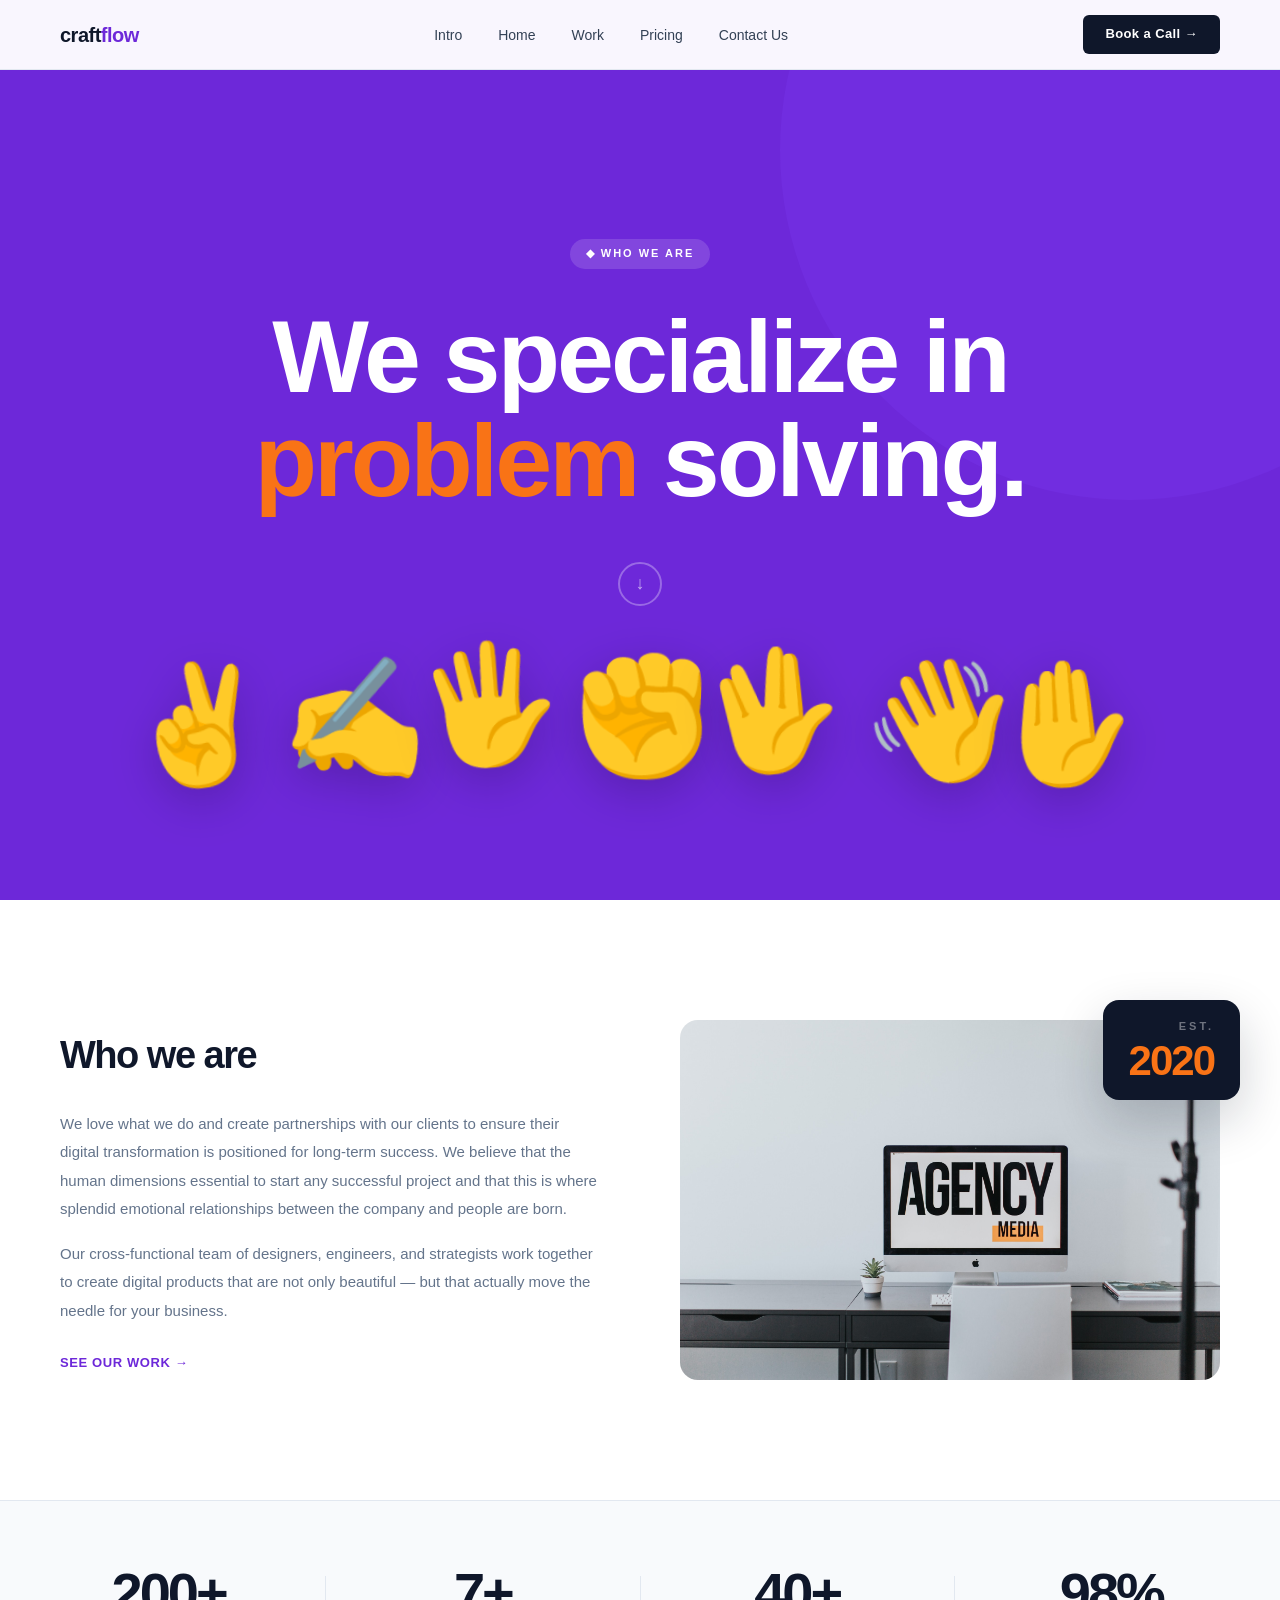
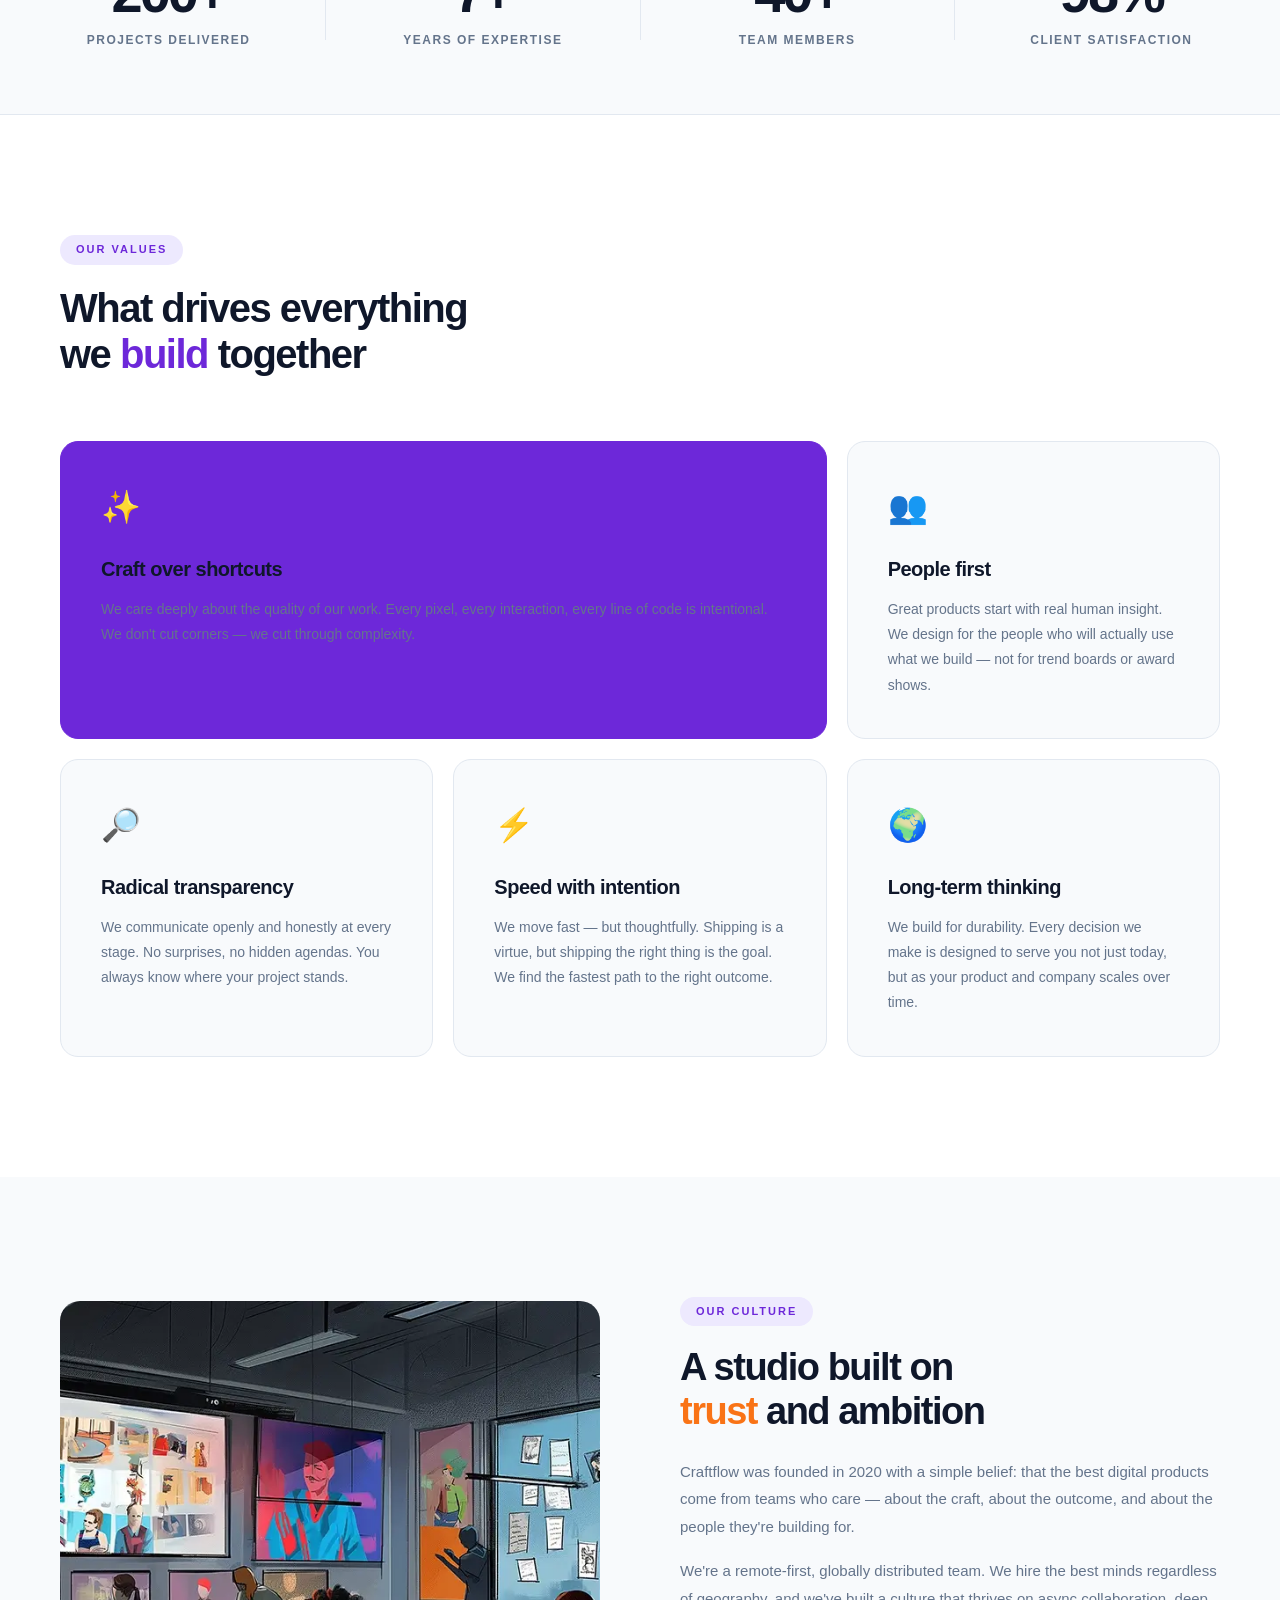
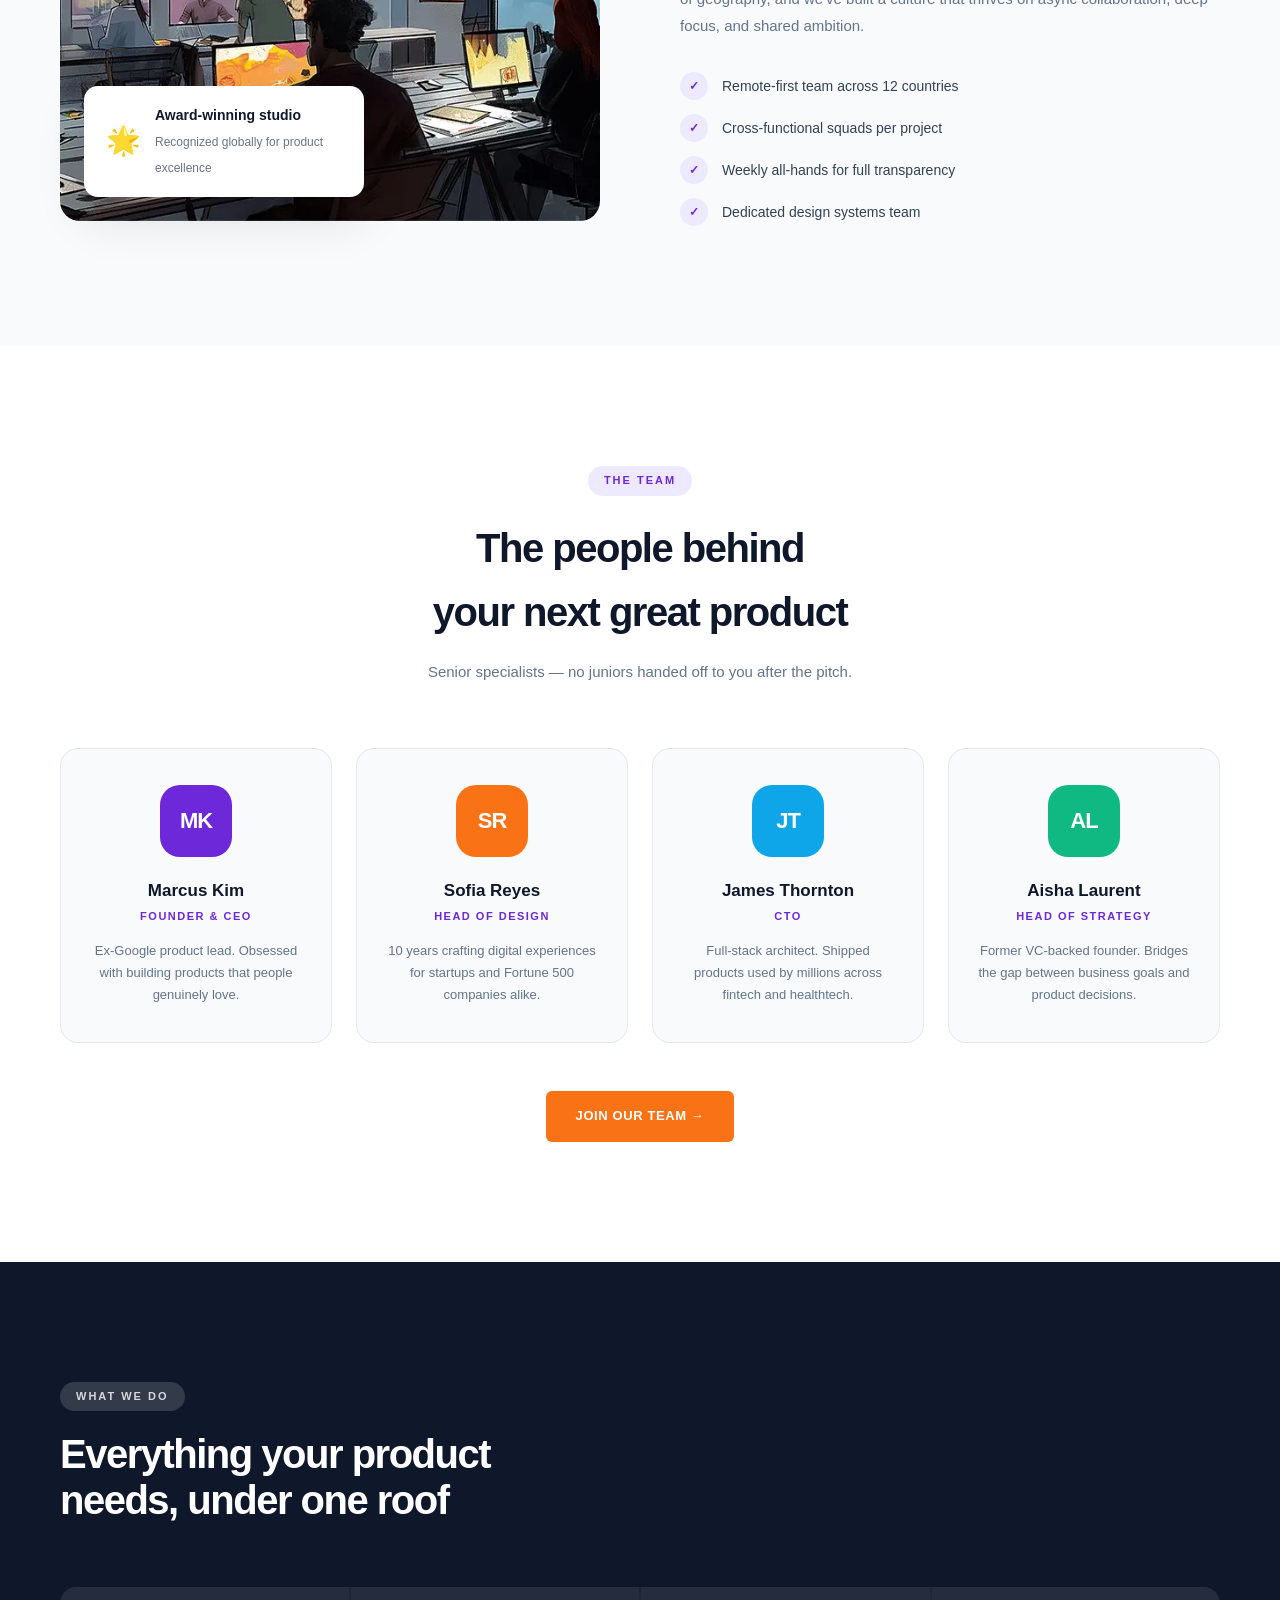
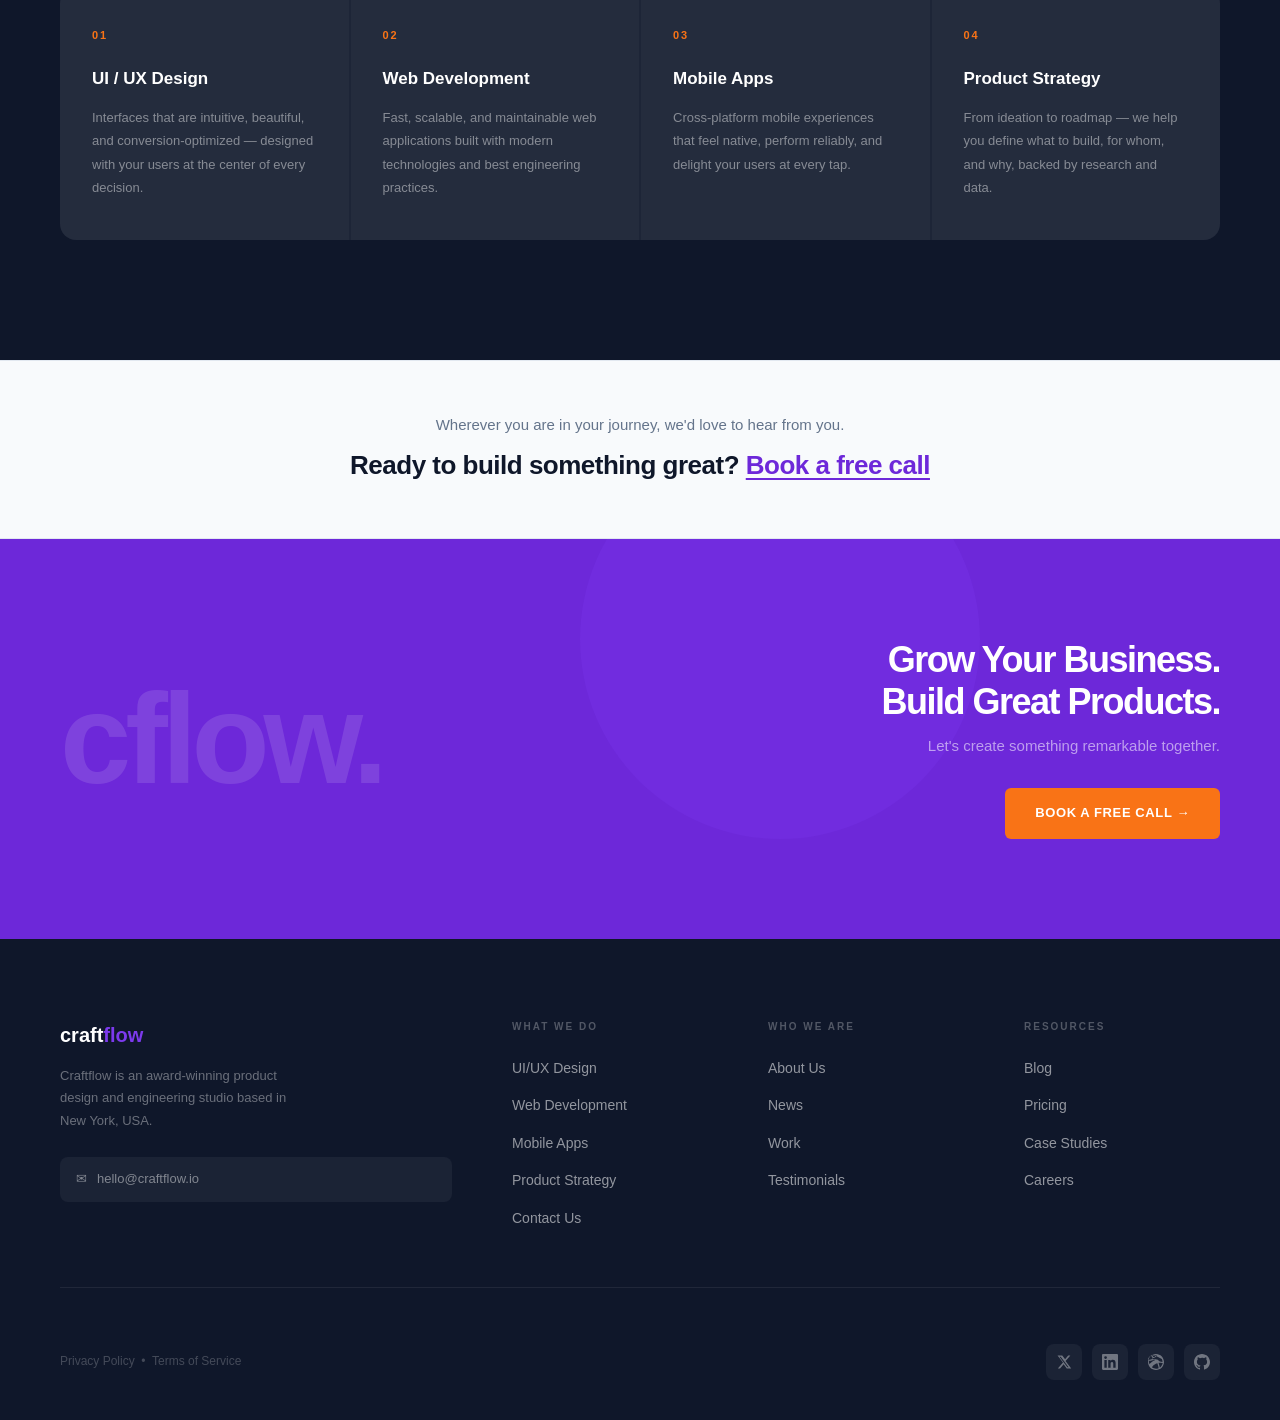
==== about.html @ b245d16a "About page added" ====
<!DOCTYPE html>
<html lang="en">
<head>
  <meta charset="UTF-8">
  <meta name="viewport" content="width=device-width, initial-scale=1.0">
  <title>About — Craftflow Digital Product Studio</title>
  <link rel="stylesheet" href="style.css">
  <link rel="stylesheet" href="about.css">
</head>
<body>

  <nav>
    <div class="nav-logo">craft<span>flow</span></div>
    <ul class="nav-links">
      <li><a href="index.html">Intro</a></li>
      <li><a href="index.html">Home</a></li>
      <li><a href="index.html#work">Work</a></li>
      <li><a href="index.html#pricing">Pricing</a></li>
      <li><a href="index.html#contact">Contact Us</a></li>
    </ul>
    <a href="#" class="nav-cta">Book a Call &rarr;</a>
  </nav>

  <!-- ── ABOUT HERO ── -->
  <section class="ab-hero">
    <div class="ab-hero-bg-blob"></div>
    <div class="ab-hero-content">
      <div class="hero-badge">&#9670; Who We Are</div>
      <h1>We specialize in<br><em>problem</em> solving.</h1>
      <div class="ab-scroll-hint">
        <div class="ab-scroll-icon">&#8595;</div>
      </div>
    </div>
    <div class="ab-hero-hands">
      <div class="ab-hand ab-hand-1">&#9996;</div>
      <div class="ab-hand ab-hand-2">&#9997;</div>
      <div class="ab-hand ab-hand-3">&#128400;</div>
      <div class="ab-hand ab-hand-4">&#9994;</div>
      <div class="ab-hand ab-hand-5">&#128406;</div>
      <div class="ab-hand ab-hand-6">&#128075;</div>
      <div class="ab-hand ab-hand-7">&#9995;</div>
    </div>
  </section>

  <!-- ── WHO WE ARE ── -->
  <section class="ab-who">
    <div class="ab-who-left">
      <h2>Who we are</h2>
      <p>We love what we do and create partnerships with our clients to ensure their digital transformation is positioned for long-term success. We believe that the human dimensions essential to start any successful project and that this is where splendid emotional relationships between the company and people are born.</p>
      <p>Our cross-functional team of designers, engineers, and strategists work together to create digital products that are not only beautiful — but that actually move the needle for your business.</p>
      <a href="#" class="link-arrow">See our work &rarr;</a>
    </div>
    <div class="ab-who-right">
      <div class="ab-est-badge">
        <span class="ab-est-label">EST.</span>
        <span class="ab-est-year">2020</span>
      </div>
      <img src="images/agency.jpg" alt="Craftflow studio" class="ab-who-photo">
    </div>
  </section>

  <!-- ── STATS BAR ── -->
  <div class="ab-stats-bar">
    <div class="ab-stat">
      <span class="ab-stat-num">200+</span>
      <span class="ab-stat-lbl">Projects Delivered</span>
    </div>
    <div class="ab-stat-divider"></div>
    <div class="ab-stat">
      <span class="ab-stat-num">7+</span>
      <span class="ab-stat-lbl">Years of Expertise</span>
    </div>
    <div class="ab-stat-divider"></div>
    <div class="ab-stat">
      <span class="ab-stat-num">40+</span>
      <span class="ab-stat-lbl">Team Members</span>
    </div>
    <div class="ab-stat-divider"></div>
    <div class="ab-stat">
      <span class="ab-stat-num">98%</span>
      <span class="ab-stat-lbl">Client Satisfaction</span>
    </div>
  </div>

  <!-- ── OUR VALUES ── -->
  <section class="ab-values">
    <div class="ab-values-header">
      <div class="ab-tag">Our Values</div>
      <h2>What drives everything<br>we <em>build</em> together</h2>
    </div>
    <div class="ab-values-grid">
      <div class="ab-value-card ab-value-featured">
        <div class="ab-value-icon">&#10024;</div>
        <h3>Craft over shortcuts</h3>
        <p>We care deeply about the quality of our work. Every pixel, every interaction, every line of code is intentional. We don't cut corners — we cut through complexity.</p>
      </div>
      <div class="ab-value-card">
        <div class="ab-value-icon">&#128101;</div>
        <h3>People first</h3>
        <p>Great products start with real human insight. We design for the people who will actually use what we build — not for trend boards or award shows.</p>
      </div>
      <div class="ab-value-card">
        <div class="ab-value-icon">&#128270;</div>
        <h3>Radical transparency</h3>
        <p>We communicate openly and honestly at every stage. No surprises, no hidden agendas. You always know where your project stands.</p>
      </div>
      <div class="ab-value-card">
        <div class="ab-value-icon">&#9889;</div>
        <h3>Speed with intention</h3>
        <p>We move fast — but thoughtfully. Shipping is a virtue, but shipping the right thing is the goal. We find the fastest path to the right outcome.</p>
      </div>
      <div class="ab-value-card">
        <div class="ab-value-icon">&#127757;</div>
        <h3>Long-term thinking</h3>
        <p>We build for durability. Every decision we make is designed to serve you not just today, but as your product and company scales over time.</p>
      </div>
    </div>
  </section>

  <!-- ── CULTURE SPLIT ── -->
  <section class="ab-culture">
    <div class="ab-culture-photo-wrap">
      <img src="images/agency2.webp" alt="Craftflow team at work" class="ab-culture-photo">
      <div class="ab-culture-float-card">
        <div class="ab-culture-float-icon">&#127775;</div>
        <div class="ab-culture-float-text">
          <strong>Award-winning studio</strong>
          <span>Recognized globally for product excellence</span>
        </div>
      </div>
    </div>
    <div class="ab-culture-right">
      <div class="ab-tag">Our Culture</div>
      <h2>A studio built on<br><em>trust</em> and ambition</h2>
      <p>Craftflow was founded in 2020 with a simple belief: that the best digital products come from teams who care — about the craft, about the outcome, and about the people they're building for.</p>
      <p>We're a remote-first, globally distributed team. We hire the best minds regardless of geography, and we've built a culture that thrives on async collaboration, deep focus, and shared ambition.</p>
      <div class="ab-culture-list">
        <div class="ab-culture-item">
          <span class="ab-check">&#10003;</span>
          <span>Remote-first team across 12 countries</span>
        </div>
        <div class="ab-culture-item">
          <span class="ab-check">&#10003;</span>
          <span>Cross-functional squads per project</span>
        </div>
        <div class="ab-culture-item">
          <span class="ab-check">&#10003;</span>
          <span>Weekly all-hands for full transparency</span>
        </div>
        <div class="ab-culture-item">
          <span class="ab-check">&#10003;</span>
          <span>Dedicated design systems team</span>
        </div>
      </div>
    </div>
  </section>

  <!-- ── TEAM ── -->
  <section class="ab-team">
    <div class="ab-team-header">
      <div class="ab-tag">The Team</div>
      <h2>The people behind<br>your next great product</h2>
      <p>Senior specialists — no juniors handed off to you after the pitch.</p>
    </div>
    <div class="ab-team-grid">
      <div class="ab-team-card">
        <div class="ab-team-avatar" style="background: var(--purple);">MK</div>
        <h4>Marcus Kim</h4>
        <span class="ab-team-role">Founder &amp; CEO</span>
        <p class="ab-team-bio">Ex-Google product lead. Obsessed with building products that people genuinely love.</p>
      </div>
      <div class="ab-team-card">
        <div class="ab-team-avatar" style="background: var(--orange);">SR</div>
        <h4>Sofia Reyes</h4>
        <span class="ab-team-role">Head of Design</span>
        <p class="ab-team-bio">10 years crafting digital experiences for startups and Fortune 500 companies alike.</p>
      </div>
      <div class="ab-team-card">
        <div class="ab-team-avatar" style="background: #0EA5E9;">JT</div>
        <h4>James Thornton</h4>
        <span class="ab-team-role">CTO</span>
        <p class="ab-team-bio">Full-stack architect. Shipped products used by millions across fintech and healthtech.</p>
      </div>
      <div class="ab-team-card">
        <div class="ab-team-avatar" style="background: #10B981;">AL</div>
        <h4>Aisha Laurent</h4>
        <span class="ab-team-role">Head of Strategy</span>
        <p class="ab-team-bio">Former VC-backed founder. Bridges the gap between business goals and product decisions.</p>
      </div>
    </div>
    <a href="#" class="btn-cta" style="margin-top: 48px; display: inline-flex;">Join our team &rarr;</a>
  </section>

  <!-- ── SERVICES HIGHLIGHT ── -->
  <section class="ab-services">
    <div class="ab-services-inner">
      <div class="ab-tag ab-tag-white">What We Do</div>
      <h2>Everything your product<br>needs, under one roof</h2>
      <div class="ab-services-grid">
        <div class="ab-svc">
          <div class="ab-svc-num">01</div>
          <h4>UI / UX Design</h4>
          <p>Interfaces that are intuitive, beautiful, and conversion-optimized — designed with your users at the center of every decision.</p>
        </div>
        <div class="ab-svc">
          <div class="ab-svc-num">02</div>
          <h4>Web Development</h4>
          <p>Fast, scalable, and maintainable web applications built with modern technologies and best engineering practices.</p>
        </div>
        <div class="ab-svc">
          <div class="ab-svc-num">03</div>
          <h4>Mobile Apps</h4>
          <p>Cross-platform mobile experiences that feel native, perform reliably, and delight your users at every tap.</p>
        </div>
        <div class="ab-svc">
          <div class="ab-svc-num">04</div>
          <h4>Product Strategy</h4>
          <p>From ideation to roadmap — we help you define what to build, for whom, and why, backed by research and data.</p>
        </div>
      </div>
    </div>
  </section>

  <!-- ── CTA STRIP ── -->
  <div class="cta-strip">
    <p>Wherever you are in your journey, we'd love to hear from you.</p>
    <h3>Ready to build something great? <a href="#">Book a free call</a></h3>
  </div>

  <!-- ── PRE-FOOTER ── -->
  <div class="pre-footer">
    <div class="pf-brand">cflow.</div>
    <div class="pf-right">
      <h3>Grow Your Business.<br>Build Great Products.</h3>
      <p>Let's create something remarkable together.</p>
      <a href="#" class="btn-cta">Book a free call &rarr;</a>
    </div>
  </div>

  <footer>
    <div class="footer-top">
      <div>
        <div class="footer-brand-name">craft<span>flow</span></div>
        <p class="footer-desc">Craftflow is an award-winning product design and engineering studio based in New York, USA.</p>
        <div class="footer-email-row">
          <span>&#9993;</span>
          <span>hello@craftflow.io</span>
        </div>
      </div>
      <div class="footer-col">
        <h5>What We Do</h5>
        <ul>
          <li><a href="#">UI/UX Design</a></li>
          <li><a href="#">Web Development</a></li>
          <li><a href="#">Mobile Apps</a></li>
          <li><a href="#">Product Strategy</a></li>
          <li><a href="#">Contact Us</a></li>
        </ul>
      </div>
      <div class="footer-col">
        <h5>Who We Are</h5>
        <ul>
          <li><a href="about.html">About Us</a></li>
          <li><a href="#">News</a></li>
          <li><a href="#">Work</a></li>
          <li><a href="#">Testimonials</a></li>
        </ul>
      </div>
      <div class="footer-col">
        <h5>Resources</h5>
        <ul>
          <li><a href="#">Blog</a></li>
          <li><a href="#">Pricing</a></li>
          <li><a href="#">Case Studies</a></li>
          <li><a href="#">Careers</a></li>
        </ul>
      </div>
    </div>
    <div class="footer-bottom">
      <p>Privacy Policy &nbsp;&bull;&nbsp; Terms of Service</p>
      <div class="socials">
        <a href="#" class="social" aria-label="Twitter">
          <svg viewBox="0 0 24 24" fill="currentColor"><path d="M18.244 2.25h3.308l-7.227 8.26 8.502 11.24H16.17l-4.714-6.231-5.401 6.231H2.741l7.731-8.851-8.164-10.649h7.077l4.253 5.627 4.607-5.627zm-1.161 17.52h1.833L7.084 4.126H5.117z"/></svg>
        </a>
        <a href="#" class="social" aria-label="LinkedIn">
          <svg viewBox="0 0 24 24" fill="currentColor"><path d="M20.447 20.452h-3.554v-5.569c0-1.328-.027-3.037-1.852-3.037-1.853 0-2.136 1.445-2.136 2.939v5.667H9.351V9h3.414v1.561h.046c.477-.9 1.637-1.85 3.37-1.85 3.601 0 4.267 2.37 4.267 5.455v6.286zM5.337 7.433a2.062 2.062 0 01-2.063-2.065 2.064 2.064 0 112.063 2.065zm1.782 13.019H3.555V9h3.564v11.452zM22.225 0H1.771C.792 0 0 .774 0 1.729v20.542C0 23.227.792 24 1.771 24h20.451C23.2 24 24 23.227 24 22.271V1.729C24 .774 23.2 0 22.222 0h.003z"/></svg>
        </a>
        <a href="#" class="social" aria-label="Dribbble">
          <svg viewBox="0 0 24 24" fill="currentColor"><path d="M12 24C5.385 24 0 18.615 0 12S5.385 0 12 0s12 5.385 12 12-5.385 12-12 12zm10.12-10.358c-.35-.11-3.17-.953-6.384-.438 1.34 3.684 1.887 6.684 1.992 7.308 2.3-1.555 3.936-4.02 4.395-6.87zm-6.115 7.808c-.153-.9-.75-4.032-2.19-7.77l-.066.02c-5.79 2.015-7.86 6.025-8.048 6.36 1.73 1.35 3.92 2.164 6.298 2.164 1.335 0 2.61-.285 3.767-.775l.24-.01zm-14.33-4.923c.26-.43 3.257-5.285 8.59-6.973.092-.03.182-.063.274-.094a23.36 23.36 0 00-.5-1.004C5.727 9.998 1.715 10.018 1.318 10.024c-.024.268-.034.538-.034.81 0 2.43.89 4.657 2.358 6.37l.03-.047zm-2.168-7.71c.405.005 3.957-.02 8.088-1.81a45.299 45.299 0 00-3.26-4.7 10.127 10.127 0 00-4.828 6.51zm6.048-7.727c.18.24 1.856 2.484 3.288 4.77 3.13-1.173 4.46-2.955 4.62-3.18A9.956 9.956 0 0012 1.96c-1.08 0-2.11.2-3.065.56zm5.928 1.706c-.19.27-1.643 2.195-4.895 3.54.21.43.4.87.574 1.316.065.16.127.32.187.48 3.39-.426 6.745.257 7.085.33A9.981 9.981 0 0021.743 12c0-1.57-.36-3.06-1-4.378l-.025-.027z"/></svg>
        </a>
        <a href="#" class="social" aria-label="GitHub">
          <svg viewBox="0 0 24 24" fill="currentColor"><path d="M12 0C5.374 0 0 5.373 0 12c0 5.302 3.438 9.8 8.207 11.387.599.111.793-.261.793-.577v-2.234c-3.338.726-4.033-1.416-4.033-1.416-.546-1.387-1.333-1.756-1.333-1.756-1.089-.745.083-.729.083-.729 1.205.084 1.839 1.237 1.839 1.237 1.07 1.834 2.807 1.304 3.492.997.107-.775.418-1.305.762-1.604-2.665-.305-5.467-1.334-5.467-5.931 0-1.311.469-2.381 1.236-3.221-.124-.303-.535-1.524.117-3.176 0 0 1.008-.322 3.301 1.23A11.509 11.509 0 0112 5.803c1.02.005 2.047.138 3.006.404 2.291-1.552 3.297-1.23 3.297-1.23.653 1.653.242 2.874.118 3.176.77.84 1.235 1.911 1.235 3.221 0 4.609-2.807 5.624-5.479 5.921.43.372.823 1.102.823 2.222v3.293c0 .319.192.694.801.576C20.566 21.797 24 17.3 24 12c0-6.627-5.373-12-12-12z"/></svg>
        </a>
      </div>
    </div>
  </footer>

</body>
</html>
---- style.css ----
*, *::before, *::after { box-sizing: border-box; margin: 0; padding: 0; }

:root {
  --purple:       #6D28D9;
  --purple-mid:   #7C3AED;
  --purple-pale:  #EDE9FE;
  --orange:       #F97316;
  --orange-light: #FED7AA;
  --dark:         #0F172A;
  --dark-2:       #1E293B;
  --text:         #334155;
  --muted:        #64748B;
  --border:       #E2E8F0;
  --bg:           #F8FAFC;
  --white:        #ffffff;
}

html { scroll-behavior: smooth; }

body {
  font-family: 'Helvetica Neue', Helvetica, Arial, sans-serif;
  color: var(--text);
  background: var(--white);
  line-height: 1.6;
  overflow-x: hidden;
}

/* ─── NAVBAR ─────────────────────────────── */
nav {
  position: fixed;
  top: 0; left: 0; right: 0;
  z-index: 100;
  padding: 0 60px;
  height: 70px;
  display: flex;
  align-items: center;
  justify-content: space-between;
  background: rgba(255,255,255,0.96);
  backdrop-filter: blur(12px);
  border-bottom: 1px solid var(--border);
}

.nav-logo {
  font-size: 20px;
  font-weight: 900;
  color: var(--dark);
  letter-spacing: -0.5px;
}
.nav-logo span { color: var(--purple); }

.nav-links {
  display: flex;
  gap: 36px;
  list-style: none;
}
.nav-links a {
  text-decoration: none;
  color: var(--text);
  font-size: 14px;
  font-weight: 500;
  transition: color .2s;
}
.nav-links a:hover { color: var(--purple); }

.nav-cta {
  background: var(--dark);
  color: var(--white);
  padding: 9px 22px;
  border-radius: 6px;
  font-size: 13px;
  font-weight: 700;
  text-decoration: none;
  letter-spacing: .4px;
  transition: background .2s;
}
.nav-cta:hover { background: var(--purple); }

/* ─── HERO ───────────────────────────────── */
.hero {
  background: var(--purple);
  min-height: 100vh;
  display: grid;
  grid-template-columns: 1fr 1fr;
  align-items: center;
  gap: 60px;
  padding: 140px 60px 100px;
  position: relative;
  overflow: hidden;
}

.hero-blob-1 {
  position: absolute;
  top: -120px; right: -120px;
  width: 560px; height: 560px;
  background: var(--purple-mid);
  border-radius: 50%;
  opacity: .35;
}
.hero-blob-2 {
  position: absolute;
  bottom: -180px; right: 160px;
  width: 380px; height: 380px;
  background: var(--orange);
  border-radius: 50%;
  opacity: .12;
}

.hero-content {
  max-width: 680px;
  position: relative;
  z-index: 2;
}

.hero-badge {
  display: inline-block;
  background: rgba(255,255,255,.14);
  color: var(--white);
  padding: 6px 16px;
  border-radius: 20px;
  font-size: 11px;
  font-weight: 700;
  letter-spacing: 2px;
  text-transform: uppercase;
  margin-bottom: 30px;
}

.hero h1 {
  font-size: clamp(44px, 6.5vw, 84px);
  font-weight: 900;
  color: var(--white);
  line-height: 1.04;
  letter-spacing: -2.5px;
  margin-bottom: 26px;
}
.hero h1 em {
  font-style: normal;
  color: var(--orange);
}

.hero p {
  font-size: 17px;
  color: rgba(255,255,255,.7);
  max-width: 440px;
  line-height: 1.75;
  margin-bottom: 44px;
}

.hero-btns {
  display: flex;
  gap: 18px;
  align-items: center;
}

.btn-cta {
  background: var(--orange);
  color: var(--white);
  padding: 15px 30px;
  border-radius: 6px;
  font-size: 13px;
  font-weight: 700;
  text-decoration: none;
  letter-spacing: .6px;
  text-transform: uppercase;
  display: inline-flex;
  align-items: center;
  gap: 8px;
  transition: transform .2s, box-shadow .2s;
}
.btn-cta:hover {
  transform: translateY(-2px);
  box-shadow: 0 10px 28px rgba(249,115,22,.45);
}

.btn-ghost-white {
  color: rgba(255,255,255,.75);
  font-size: 14px;
  font-weight: 600;
  text-decoration: none;
  display: inline-flex;
  align-items: center;
  gap: 6px;
  transition: color .2s;
}
.btn-ghost-white:hover { color: var(--white); }

.hero-visual {
  position: relative;
  z-index: 2;
}

.hero-photo {
  width: 100%;
  height: 62vh;
  min-height: 420px;
  object-fit: cover;
  border-radius: 24px;
  display: block;
}

.hero-card {
  position: absolute;
  bottom: 24px;
  left: 24px;
  z-index: 3;
  background: rgba(255,255,255,.1);
  backdrop-filter: blur(14px);
  border: 1px solid rgba(255,255,255,.2);
  border-radius: 20px;
  padding: 24px 28px;
  color: white;
  text-align: center;
}
.hero-card-num {
  font-size: 68px;
  font-weight: 900;
  line-height: 1;
  letter-spacing: -4px;
}
.hero-card-label {
  font-size: 12px;
  color: rgba(255,255,255,.55);
  letter-spacing: 1.5px;
  text-transform: uppercase;
  margin-top: 10px;
}
.hero-card-sub {
  margin-top: 24px;
  display: flex;
  flex-direction: column;
  gap: 10px;
}
.hero-pill {
  background: rgba(255,255,255,.08);
  border-radius: 8px;
  padding: 10px 16px;
  font-size: 13px;
  color: rgba(255,255,255,.7);
  text-align: left;
}
.hero-pill strong { display: block; color: white; font-size: 14px; }

/* ─── SERVICES BAR ───────────────────────── */
.services-bar {
  display: grid;
  grid-template-columns: repeat(4, 1fr);
}

.service-item {
  padding: 44px 30px;
  border-right: 1px solid var(--border);
  border-bottom: 1px solid var(--border);
  text-align: center;
}
.service-item:last-child { border-right: none; }

.service-icon {
  width: 50px; height: 50px;
  background: var(--purple-pale);
  border-radius: 14px;
  display: flex;
  align-items: center;
  justify-content: center;
  margin: 0 auto 16px;
}
.service-icon svg {
  width: 24px; height: 24px;
  stroke: var(--purple);
  fill: none;
  stroke-width: 2;
  stroke-linecap: round;
  stroke-linejoin: round;
}
.service-item h4 {
  font-size: 11px;
  font-weight: 700;
  color: var(--dark);
  letter-spacing: 1.8px;
  text-transform: uppercase;
}

/* ─── ABOUT ──────────────────────────────── */
.about {
  padding: 120px 60px;
  display: grid;
  grid-template-columns: 1fr 1fr;
  gap: 80px;
  align-items: start;
}

.about-photo {
  width: 100%;
  border-radius: 16px;
  margin-top: 28px;
  object-fit: cover;
  max-height: 300px;
  display: block;
}

.about-word {
  font-size: clamp(90px, 14vw, 180px);
  font-weight: 900;
  color: var(--purple);
  line-height: .85;
  letter-spacing: -6px;
}
.about-word span { color: var(--orange); }

.about-right h2 {
  font-size: 34px;
  font-weight: 800;
  color: var(--dark);
  line-height: 1.2;
  letter-spacing: -1px;
  margin-bottom: 18px;
}
.about-right p {
  font-size: 15px;
  color: var(--muted);
  line-height: 1.85;
  margin-bottom: 14px;
}

.link-arrow {
  display: inline-flex;
  align-items: center;
  gap: 6px;
  color: var(--purple);
  font-size: 13px;
  font-weight: 700;
  text-decoration: none;
  letter-spacing: .6px;
  text-transform: uppercase;
  margin-top: 12px;
  transition: gap .2s;
}
.link-arrow:hover { gap: 10px; }

.about-stats {
  display: grid;
  grid-template-columns: repeat(3, 1fr);
  gap: 28px;
  margin-top: 48px;
  padding-top: 40px;
  border-top: 1px solid var(--border);
}
.stat-num {
  font-size: 44px;
  font-weight: 900;
  color: var(--dark);
  letter-spacing: -2px;
  display: block;
}
.stat-lbl {
  font-size: 13px;
  color: var(--muted);
  margin-top: 4px;
}

/* ─── WORK ───────────────────────────────── */
.work {
  padding: 80px 60px;
  background: var(--bg);
}

.section-header {
  display: flex;
  align-items: center;
  justify-content: space-between;
  margin-bottom: 36px;
}
.section-title {
  font-size: 30px;
  font-weight: 800;
  color: var(--dark);
  letter-spacing: -1px;
}

.filter-tabs { display: flex; gap: 6px; }
.ftab {
  padding: 7px 16px;
  border-radius: 20px;
  font-size: 11px;
  font-weight: 700;
  letter-spacing: .6px;
  text-transform: uppercase;
  border: 1.5px solid var(--border);
  background: transparent;
  color: var(--muted);
  cursor: pointer;
  transition: all .2s;
}
.ftab.active {
  background: var(--purple);
  color: var(--white);
  border-color: var(--purple);
}
.ftab:hover:not(.active) { border-color: var(--purple); color: var(--purple); }

.work-grid {
  display: grid;
  grid-template-columns: repeat(3, 1fr);
  gap: 14px;
}

.work-item {
  border-radius: 14px;
  overflow: hidden;
  position: relative;
  aspect-ratio: 4/3;
  cursor: pointer;
}
.work-item.wide {
  grid-column: span 2;
  aspect-ratio: 16/9;
}

.work-img {
  width: 100%;
  height: 100%;
  object-fit: cover;
  display: block;
  transition: transform .45s;
}
.work-item:hover .work-img { transform: scale(1.06); }

.work-overlay {
  position: absolute;
  inset: 0;
  background: rgba(15,23,42,0);
  display: flex;
  flex-direction: column;
  justify-content: flex-end;
  padding: 24px;
  transition: background .3s;
}
.work-item:hover .work-overlay { background: rgba(15,23,42,.72); }

.work-meta {
  transform: translateY(16px);
  opacity: 0;
  transition: all .3s;
  color: white;
}
.work-item:hover .work-meta { transform: translateY(0); opacity: 1; }
.work-meta h4 { font-size: 17px; font-weight: 700; margin-bottom: 4px; }
.work-meta span { font-size: 11px; opacity: .65; letter-spacing: 1.2px; text-transform: uppercase; }


/* ─── PROCESS ────────────────────────────── */
.process {
  padding: 120px 60px;
  display: grid;
  grid-template-columns: 1fr 1fr;
  gap: 100px;
  align-items: center;
}

.process-visual {
  position: relative;
  display: flex;
  justify-content: center;
}

.phone-wrap {
  width: 260px;
  height: 520px;
  background: var(--dark);
  border-radius: 36px;
  border: 8px solid var(--dark-2);
  overflow: hidden;
  position: relative;
  box-shadow: 0 40px 80px rgba(15,23,42,.25);
}
.phone-screen {
  height: 100%;
  overflow: hidden;
}

.phone-img {
  width: 100%;
  height: 100%;
  object-fit: cover;
  object-position: top;
  display: block;
}

.process-badge {
  position: absolute;
  bottom: -24px;
  right: 0;
  width: 110px;
  height: 110px;
  background: var(--orange);
  border-radius: 18px;
  display: flex;
  flex-direction: column;
  align-items: center;
  justify-content: center;
  box-shadow: 0 16px 40px rgba(249,115,22,.4);
}
.process-badge .big { font-size: 40px; font-weight: 900; color: white; line-height: 1; }
.process-badge .sm  { font-size: 10px; color: rgba(255,255,255,.7); letter-spacing: 1px; text-transform: uppercase; margin-top: 4px; }

.process-right h2 {
  font-size: 34px;
  font-weight: 800;
  color: var(--dark);
  letter-spacing: -1px;
  line-height: 1.2;
  margin-bottom: 48px;
}
.process-right h2 em { font-style: normal; color: var(--purple); }

.steps { display: flex; flex-direction: column; gap: 30px; }

.step { display: flex; gap: 20px; align-items: flex-start; }

.step-num {
  width: 38px; height: 38px;
  border-radius: 50%;
  display: flex;
  align-items: center;
  justify-content: center;
  font-size: 13px;
  font-weight: 800;
  flex-shrink: 0;
  background: var(--purple-pale);
  color: var(--purple);
}
.step.active .step-num { background: var(--purple); color: white; }

.step-body h4 { font-size: 16px; font-weight: 700; color: var(--dark); margin-bottom: 6px; }
.step-body p  { font-size: 14px; color: var(--muted); line-height: 1.75; }

/* ─── CTA BANNER ─────────────────────────── */
.cta-strip {
  background: var(--bg);
  border-top: 1px solid var(--border);
  border-bottom: 1px solid var(--border);
  padding: 52px 60px;
  text-align: center;
}
.cta-strip p { color: var(--muted); font-size: 15px; margin-bottom: 8px; }
.cta-strip h3 { font-size: 26px; font-weight: 800; color: var(--dark); letter-spacing: -.5px; }
.cta-strip h3 a { color: var(--purple); text-decoration: underline; text-underline-offset: 4px; }

/* ─── TESTIMONIALS ───────────────────────── */
.testimonials {
  padding: 120px 60px;
}
.testimonials > h2 {
  font-size: 34px;
  font-weight: 800;
  color: var(--dark);
  letter-spacing: -1px;
  margin-bottom: 56px;
  text-align: center;
}

.testi-grid {
  display: grid;
  grid-template-columns: 1fr 1fr;
  gap: 24px;
}

.testi-card {
  background: var(--bg);
  border: 1px solid var(--border);
  border-radius: 18px;
  padding: 38px;
}

.quote-mark {
  font-size: 52px;
  font-family: Georgia, serif;
  color: var(--purple);
  line-height: 1;
  margin-bottom: 14px;
}

.testi-text {
  font-size: 15px;
  color: var(--text);
  line-height: 1.85;
  margin-bottom: 28px;
}

.testi-author { display: flex; align-items: center; gap: 14px; }

.avatar {
  width: 46px; height: 46px;
  border-radius: 50%;
  object-fit: cover;
  flex-shrink: 0;
}
.author-name { font-size: 15px; font-weight: 700; color: var(--dark); display: block; }
.author-role { font-size: 13px; color: var(--muted); }

/* ─── PARTNERS ───────────────────────────── */
.partners {
  padding: 70px 60px;
  border-top: 1px solid var(--border);
}
.partners-label {
  text-align: center;
  font-size: 11px;
  font-weight: 700;
  letter-spacing: 2.5px;
  text-transform: uppercase;
  color: var(--muted);
  margin-bottom: 44px;
}
.partners-row {
  display: flex;
  justify-content: center;
  align-items: center;
  gap: 56px;
  flex-wrap: wrap;
}
.partner {
  font-size: 18px;
  font-weight: 800;
  color: #CBD5E1;
  letter-spacing: -.3px;
  text-transform: uppercase;
  transition: color .2s;
}
.partner:hover { color: var(--muted); }

/* ─── BLOG ───────────────────────────────── */
.blog {
  padding: 100px 60px;
  background: var(--bg);
}
.blog-grid {
  display: grid;
  grid-template-columns: repeat(3, 1fr);
  gap: 28px;
  margin-top: 44px;
}

.blog-card {
  background: var(--white);
  border-radius: 14px;
  overflow: hidden;
  border: 1px solid var(--border);
  transition: transform .3s, box-shadow .3s;
}
.blog-card:hover {
  transform: translateY(-5px);
  box-shadow: 0 20px 44px rgba(0,0,0,.08);
}

.blog-thumb {
  height: 188px;
  overflow: hidden;
}
.blog-thumb img {
  width: 100%;
  height: 100%;
  object-fit: cover;
  display: block;
  transition: transform .3s;
}
.blog-card:hover .blog-thumb img { transform: scale(1.05); }

.blog-body { padding: 28px; }

.blog-cat {
  font-size: 10px;
  font-weight: 700;
  letter-spacing: 2px;
  text-transform: uppercase;
  color: var(--purple);
  display: block;
  margin-bottom: 10px;
}
.blog-title {
  font-size: 17px;
  font-weight: 700;
  color: var(--dark);
  line-height: 1.4;
  margin-bottom: 12px;
}
.blog-excerpt {
  font-size: 13px;
  color: var(--muted);
  line-height: 1.75;
  margin-bottom: 20px;
}
.blog-card .link-arrow { margin-top: 0; }

/* ─── PRE-FOOTER ─────────────────────────── */
.pre-footer {
  background: var(--purple);
  padding: 100px 60px;
  display: flex;
  align-items: center;
  justify-content: space-between;
  gap: 40px;
  overflow: hidden;
  position: relative;
}
.pre-footer::before {
  content: '';
  position: absolute;
  top: -100px; right: 300px;
  width: 400px; height: 400px;
  background: var(--purple-mid);
  border-radius: 50%;
  opacity: .25;
}

.pf-brand {
  font-size: clamp(60px, 10vw, 130px);
  font-weight: 900;
  color: rgba(255,255,255,.12);
  letter-spacing: -6px;
  line-height: 1;
  position: relative;
  z-index: 1;
}
.pf-right {
  text-align: right;
  position: relative;
  z-index: 1;
}
.pf-right h3 {
  font-size: 36px;
  font-weight: 900;
  color: white;
  letter-spacing: -1.5px;
  line-height: 1.15;
  margin-bottom: 12px;
}
.pf-right p {
  font-size: 15px;
  color: rgba(255,255,255,.55);
  margin-bottom: 30px;
}

/* ─── FOOTER ─────────────────────────────── */
footer {
  background: var(--dark);
  padding: 80px 60px 40px;
}

.footer-top {
  display: grid;
  grid-template-columns: 2fr 1fr 1fr 1fr;
  gap: 60px;
  margin-bottom: 56px;
  padding-bottom: 56px;
  border-bottom: 1px solid rgba(255,255,255,.07);
}

.footer-brand-name {
  font-size: 20px;
  font-weight: 900;
  color: white;
  margin-bottom: 14px;
}
.footer-brand-name span { color: var(--purple-mid); }
.footer-desc {
  font-size: 13px;
  color: rgba(255,255,255,.38);
  line-height: 1.75;
  max-width: 250px;
}
.footer-email-row {
  display: flex;
  align-items: center;
  gap: 10px;
  background: rgba(255,255,255,.05);
  border-radius: 8px;
  padding: 12px 16px;
  margin-top: 24px;
}
.footer-email-row span { font-size: 13px; color: rgba(255,255,255,.45); }

.footer-col h5 {
  font-size: 10px;
  font-weight: 700;
  letter-spacing: 2px;
  text-transform: uppercase;
  color: rgba(255,255,255,.28);
  margin-bottom: 20px;
}
.footer-col ul { list-style: none; display: flex; flex-direction: column; gap: 12px; }
.footer-col a {
  text-decoration: none;
  font-size: 14px;
  color: rgba(255,255,255,.55);
  transition: color .2s;
}
.footer-col a:hover { color: white; }

.footer-bottom {
  display: flex;
  align-items: center;
  justify-content: space-between;
}
.footer-bottom p { font-size: 12px; color: rgba(255,255,255,.22); }

.socials { display: flex; gap: 10px; }
.social {
  width: 36px; height: 36px;
  border-radius: 8px;
  background: rgba(255,255,255,.05);
  display: flex;
  align-items: center;
  justify-content: center;
  color: rgba(255,255,255,.38);
  text-decoration: none;
  transition: all .2s;
}
.social svg {
  width: 16px; height: 16px;
  flex-shrink: 0;
}
.social:hover { background: var(--purple); color: white; }


   /* RESPONSIVE — TABLET  (≤ 1024px) */

@media (max-width: 1024px) {
  nav { padding: 0 32px; }

  .hero { padding: 120px 32px 80px; grid-template-columns: 1fr; gap: 48px; }
  .hero-visual { display: none; }

  .services-bar { grid-template-columns: repeat(2, 1fr); }
  .service-item:nth-child(2) { border-right: none; }
  .service-item:nth-child(3) { border-right: 1px solid var(--border); }
  .service-item:nth-child(3),
  .service-item:nth-child(4) { border-bottom: none; }

  .about { padding: 80px 32px; gap: 48px; align-items: start; }
  .about-word { font-size: clamp(80px, 12vw, 140px); }

  .work { padding: 60px 32px; }
  .work-grid { grid-template-columns: repeat(2, 1fr); }
  .work-item.wide { grid-column: span 2; }

  .process { padding: 80px 32px; gap: 60px; }
  .phone-wrap { width: 220px; height: 440px; }

  .cta-strip { padding: 40px 32px; }

  .testimonials { padding: 80px 32px; }

  .partners { padding: 60px 32px; }
  .partners-row { gap: 36px; }

  .blog { padding: 80px 32px; }

  .pre-footer { padding: 80px 32px; }
  .pf-right h3 { font-size: 28px; }

  footer { padding: 60px 32px 32px; }
  .footer-top { grid-template-columns: 1fr 1fr; gap: 40px; }
}
/* 
   RESPONSIVE — MOBILE  (≤ 768px) */

@media (max-width: 768px) {
  /* ── Navbar ── */
  nav {
    padding: 0 20px;
    height: 64px;
  }
  .nav-links { display: none; }

  /* ── Hero ── */
  .hero {
    padding: 104px 20px 64px;
    min-height: auto;
  }
  .hero h1 { letter-spacing: -1.5px; }
  .hero p { font-size: 15px; max-width: 100%; }
  .hero-btns { flex-direction: column; align-items: flex-start; gap: 14px; }
  .btn-cta { width: 100%; justify-content: center; }

  /* ── Services bar ── */
  .services-bar { grid-template-columns: repeat(2, 1fr); }
  .service-item { padding: 28px 16px; }
  .service-item:nth-child(2) { border-right: none; }
  .service-item:nth-child(3) { border-right: 1px solid var(--border); border-bottom: 1px solid var(--border); }
  .service-item:nth-child(4) { border-right: none; border-bottom: none; }

  /* ── About ── */
  .about {
    grid-template-columns: 1fr;
    padding: 60px 20px;
    gap: 32px;
  }
  .about-word { font-size: clamp(72px, 22vw, 120px); letter-spacing: -4px; }
  .about-right h2 { font-size: 26px; }
  .about-stats { grid-template-columns: repeat(3, 1fr); gap: 16px; }
  .stat-num { font-size: 34px; }

  /* ── Work ── */
  .work { padding: 48px 20px; }
  .section-header { flex-direction: column; align-items: flex-start; gap: 16px; }
  .work-grid { grid-template-columns: 1fr; }
  .work-item.wide { grid-column: span 1; aspect-ratio: 4/3; }
  /* Always show work labels on mobile (no hover) */
  .work-overlay { background: rgba(15,23,42,.55); }
  .work-meta { transform: translateY(0); opacity: 1; }

  /* ── Process ── */
  .process {
    grid-template-columns: 1fr;
    padding: 60px 20px;
    gap: 60px;
  }
  .process-visual { order: 2; }
  .process-right { order: 1; }
  .process-right h2 { font-size: 26px; margin-bottom: 32px; }
  .phone-wrap { width: 200px; height: 400px; }
  .process-badge { right: calc(50% - 170px); }

  /* ── CTA strip ── */
  .cta-strip { padding: 40px 20px; }
  .cta-strip h3 { font-size: 20px; }

  /* ── Testimonials ── */
  .testimonials { padding: 60px 20px; }
  .testimonials > h2 { font-size: 26px; margin-bottom: 36px; }
  .testi-grid { grid-template-columns: 1fr; }
  .testi-card { padding: 28px; }

  /* ── Partners ── */
  .partners { padding: 48px 20px; }
  .partners-row { gap: 24px; }
  .partner { font-size: 15px; }

  /* ── Blog ── */
  .blog { padding: 60px 20px; }
  .blog-grid { grid-template-columns: 1fr; gap: 20px; }

  /* ── Pre-footer ── */
  .pre-footer {
    flex-direction: column;
    text-align: center;
    padding: 64px 20px;
    gap: 28px;
  }
  .pf-brand { font-size: clamp(52px, 18vw, 100px); letter-spacing: -4px; }
  .pf-right { text-align: center; }
  .pf-right h3 { font-size: 26px; }
  .pf-right .btn-cta { width: 100%; justify-content: center; }

  /* ── Footer ── */
  footer { padding: 48px 20px 28px; }
  .footer-top {
    grid-template-columns: 1fr 1fr;
    gap: 32px;
  }
  .footer-top > div:first-child { grid-column: span 2; }
  .footer-desc { max-width: 100%; }
  .footer-bottom { flex-direction: column; gap: 16px; text-align: center; }
}


   /* RESPONSIVE — SMALL MOBILE  (≤ 480px) */

@media (max-width: 480px) {
  .hero h1 { letter-spacing: -1px; }

  .services-bar { grid-template-columns: 1fr; }
  .service-item { border-right: none !important; border-bottom: 1px solid var(--border) !important; }
  .service-item:last-child { border-bottom: none !important; }

  .about-stats { grid-template-columns: 1fr 1fr; gap: 20px; }

  .filter-tabs { flex-wrap: wrap; }

  .process-badge { right: 10px; width: 90px; height: 90px; }
  .process-badge .big { font-size: 32px; }

  .footer-top { grid-template-columns: 1fr; }
  .footer-top > div:first-child { grid-column: span 1; }
}
---- about.css ----
/* ─── ABOUT HERO ─────────────────────────── */
.ab-hero {
  background: var(--purple);
  min-height: 100vh;
  display: flex;
  flex-direction: column;
  align-items: center;
  justify-content: center;
  padding: 120px 60px 0;
  text-align: center;
  position: relative;
  overflow: hidden;
}

.ab-hero-bg-blob {
  position: absolute;
  top: -200px;
  right: -200px;
  width: 700px;
  height: 700px;
  background: var(--purple-mid);
  border-radius: 50%;
  opacity: 0.3;
  pointer-events: none;
}

.ab-hero-content {
  position: relative;
  z-index: 2;
  max-width: 900px;
}

.ab-hero-content .hero-badge {
  margin-bottom: 36px;
}

.ab-hero-content h1 {
  font-size: clamp(52px, 8vw, 110px);
  font-weight: 900;
  color: var(--white);
  line-height: 1.02;
  letter-spacing: -3px;
  margin-bottom: 48px;
}

.ab-hero-content h1 em {
  font-style: normal;
  color: var(--orange);
}

.ab-scroll-hint {
  display: flex;
  justify-content: center;
  margin-bottom: 60px;
}

.ab-scroll-icon {
  width: 44px;
  height: 44px;
  border-radius: 50%;
  border: 2px solid rgba(255,255,255,0.3);
  display: flex;
  align-items: center;
  justify-content: center;
  color: rgba(255,255,255,0.6);
  font-size: 18px;
  animation: ab-bounce 2s ease-in-out infinite;
}

@keyframes ab-bounce {
  0%, 100% { transform: translateY(0); }
  50% { transform: translateY(8px); }
}

/* Emoji hands row */
.ab-hero-hands {
  position: relative;
  z-index: 2;
  display: flex;
  align-items: flex-end;
  justify-content: center;
  gap: 0;
  width: 100%;
  max-width: 860px;
  margin: 0 auto;
}

.ab-hand {
  font-size: clamp(64px, 9vw, 120px);
  line-height: 1;
  display: block;
  flex: 1;
  text-align: center;
  transform-origin: bottom center;
  transition: transform 0.3s;
}

.ab-hand:hover { transform: scale(1.12) translateY(-6px); }

.ab-hand-1 { transform: rotate(-8deg); filter: drop-shadow(0 12px 24px rgba(0,0,0,0.2)); }
.ab-hand-2 { transform: rotate(5deg) translateY(-10px); filter: drop-shadow(0 12px 24px rgba(0,0,0,0.2)); }
.ab-hand-3 { transform: rotate(-4deg) translateY(-20px); filter: drop-shadow(0 12px 24px rgba(0,0,0,0.2)); }
.ab-hand-4 { transform: rotate(2deg) translateY(-8px); filter: drop-shadow(0 12px 24px rgba(0,0,0,0.2)); }
.ab-hand-5 { transform: rotate(-6deg) translateY(-14px); filter: drop-shadow(0 12px 24px rgba(0,0,0,0.2)); }
.ab-hand-6 { transform: rotate(9deg) translateY(-6px); filter: drop-shadow(0 12px 24px rgba(0,0,0,0.2)); }
.ab-hand-7 { transform: rotate(-3deg); filter: drop-shadow(0 12px 24px rgba(0,0,0,0.2)); }

/* ─── WHO WE ARE ─────────────────────────── */
.ab-who {
  padding: 120px 60px;
  display: grid;
  grid-template-columns: 1fr 1fr;
  gap: 80px;
  align-items: center;
  border-bottom: 1px solid var(--border);
}

.ab-who-left h2 {
  font-size: 38px;
  font-weight: 900;
  color: var(--dark);
  letter-spacing: -1.5px;
  margin-bottom: 24px;
}

.ab-who-left p {
  font-size: 15px;
  color: var(--muted);
  line-height: 1.9;
  margin-bottom: 16px;
}

.ab-who-right {
  position: relative;
  display: flex;
  flex-direction: column;
  gap: 20px;
}

.ab-who-photo {
  width: 100%;
  height: 360px;
  object-fit: cover;
  border-radius: 18px;
  display: block;
}

.ab-est-badge {
  position: absolute;
  top: -20px;
  right: -20px;
  background: var(--dark);
  color: white;
  border-radius: 16px;
  padding: 18px 26px;
  text-align: right;
  z-index: 2;
  box-shadow: 0 20px 50px rgba(15,23,42,0.2);
}

.ab-est-label {
  font-size: 11px;
  font-weight: 700;
  letter-spacing: 3px;
  text-transform: uppercase;
  color: rgba(255,255,255,0.4);
  display: block;
  margin-bottom: 4px;
}

.ab-est-year {
  font-size: 42px;
  font-weight: 900;
  color: var(--orange);
  letter-spacing: -2px;
  line-height: 1;
  display: block;
}

/* ─── STATS BAR ──────────────────────────── */
.ab-stats-bar {
  display: flex;
  align-items: center;
  justify-content: center;
  padding: 64px 60px;
  background: var(--bg);
  border-bottom: 1px solid var(--border);
}

.ab-stat {
  text-align: center;
  flex: 1;
}

.ab-stat-num {
  font-size: 56px;
  font-weight: 900;
  color: var(--dark);
  letter-spacing: -3px;
  display: block;
  line-height: 1;
}

.ab-stat-lbl {
  font-size: 12px;
  font-weight: 600;
  letter-spacing: 1.5px;
  text-transform: uppercase;
  color: var(--muted);
  margin-top: 10px;
  display: block;
}

.ab-stat-divider {
  width: 1px;
  height: 64px;
  background: var(--border);
  flex-shrink: 0;
  margin: 0 48px;
}

/* ─── VALUES ─────────────────────────────── */
.ab-values {
  padding: 120px 60px;
}

.ab-values-header {
  margin-bottom: 64px;
}

.ab-tag {
  display: inline-block;
  background: var(--purple-pale);
  color: var(--purple);
  padding: 6px 16px;
  border-radius: 20px;
  font-size: 11px;
  font-weight: 700;
  letter-spacing: 2px;
  text-transform: uppercase;
  margin-bottom: 20px;
}

.ab-tag-white {
  background: rgba(255,255,255,0.15);
  color: rgba(255,255,255,0.8);
}

.ab-values-header h2 {
  font-size: 40px;
  font-weight: 900;
  color: var(--dark);
  letter-spacing: -1.5px;
  line-height: 1.15;
}

.ab-values-header h2 em {
  font-style: normal;
  color: var(--purple);
}

.ab-values-grid {
  display: grid;
  grid-template-columns: repeat(3, 1fr);
  gap: 20px;
}

.ab-values-grid .ab-value-card:first-child {
  grid-column: span 2;
}

.ab-value-card {
  background: var(--bg);
  border: 1px solid var(--border);
  border-radius: 18px;
  padding: 40px;
  transition: transform 0.3s, box-shadow 0.3s;
}

.ab-value-card:hover {
  transform: translateY(-4px);
  box-shadow: 0 20px 44px rgba(0,0,0,0.07);
}

.ab-value-featured {
  background: var(--purple);
  border-color: var(--purple);
}

.ab-value-featured h3,
.ab-value-featured p {
  color: white;
}

.ab-value-featured p { color: rgba(255,255,255,0.7); }

.ab-value-icon {
  font-size: 32px;
  margin-bottom: 20px;
  display: block;
}

.ab-value-card h3 {
  font-size: 20px;
  font-weight: 800;
  color: var(--dark);
  letter-spacing: -0.5px;
  margin-bottom: 12px;
}

.ab-value-card p {
  font-size: 14px;
  color: var(--muted);
  line-height: 1.8;
}

/* ─── CULTURE SPLIT ──────────────────────── */
.ab-culture {
  padding: 120px 60px;
  display: grid;
  grid-template-columns: 1fr 1fr;
  gap: 80px;
  align-items: center;
  background: var(--bg);
}

.ab-culture-photo-wrap {
  position: relative;
}

.ab-culture-photo {
  width: 100%;
  height: 520px;
  object-fit: cover;
  border-radius: 20px;
  display: block;
}

.ab-culture-float-card {
  position: absolute;
  bottom: 24px;
  left: 24px;
  background: white;
  border-radius: 14px;
  padding: 18px 22px;
  display: flex;
  align-items: center;
  gap: 14px;
  box-shadow: 0 20px 50px rgba(0,0,0,0.12);
  max-width: 280px;
}

.ab-culture-float-icon {
  font-size: 28px;
  flex-shrink: 0;
}

.ab-culture-float-text strong {
  font-size: 14px;
  font-weight: 700;
  color: var(--dark);
  display: block;
  margin-bottom: 2px;
}

.ab-culture-float-text span {
  font-size: 12px;
  color: var(--muted);
}

.ab-culture-right .ab-tag {
  margin-bottom: 20px;
}

.ab-culture-right h2 {
  font-size: 38px;
  font-weight: 900;
  color: var(--dark);
  letter-spacing: -1.5px;
  line-height: 1.15;
  margin-bottom: 24px;
}

.ab-culture-right h2 em {
  font-style: normal;
  color: var(--orange);
}

.ab-culture-right p {
  font-size: 15px;
  color: var(--muted);
  line-height: 1.85;
  margin-bottom: 16px;
}

.ab-culture-list {
  display: flex;
  flex-direction: column;
  gap: 14px;
  margin-top: 32px;
}

.ab-culture-item {
  display: flex;
  align-items: center;
  gap: 14px;
  font-size: 14px;
  color: var(--text);
  font-weight: 500;
}

.ab-check {
  width: 28px;
  height: 28px;
  border-radius: 50%;
  background: var(--purple-pale);
  color: var(--purple);
  display: flex;
  align-items: center;
  justify-content: center;
  font-size: 12px;
  font-weight: 800;
  flex-shrink: 0;
}

/* ─── TEAM ───────────────────────────────── */
.ab-team {
  padding: 120px 60px;
  text-align: center;
}

.ab-team-header {
  max-width: 580px;
  margin: 0 auto 64px;
}

.ab-team-header .ab-tag { margin-bottom: 20px; }

.ab-team-header h2 {
  font-size: 40px;
  font-weight: 900;
  color: var(--dark);
  letter-spacing: -1.5px;
  margin-bottom: 16px;
}

.ab-team-header p {
  font-size: 15px;
  color: var(--muted);
}

.ab-team-grid {
  display: grid;
  grid-template-columns: repeat(4, 1fr);
  gap: 24px;
}

.ab-team-card {
  background: var(--bg);
  border: 1px solid var(--border);
  border-radius: 18px;
  padding: 36px 28px;
  text-align: center;
  transition: transform 0.3s, box-shadow 0.3s;
}

.ab-team-card:hover {
  transform: translateY(-6px);
  box-shadow: 0 24px 50px rgba(0,0,0,0.08);
}

.ab-team-avatar {
  width: 72px;
  height: 72px;
  border-radius: 20px;
  display: flex;
  align-items: center;
  justify-content: center;
  font-size: 22px;
  font-weight: 900;
  color: white;
  margin: 0 auto 20px;
  letter-spacing: -1px;
}

.ab-team-card h4 {
  font-size: 17px;
  font-weight: 800;
  color: var(--dark);
  margin-bottom: 4px;
}

.ab-team-role {
  font-size: 11px;
  font-weight: 700;
  letter-spacing: 1.5px;
  text-transform: uppercase;
  color: var(--purple);
  display: block;
  margin-bottom: 14px;
}

.ab-team-bio {
  font-size: 13px;
  color: var(--muted);
  line-height: 1.7;
}

/* ─── SERVICES SECTION ───────────────────── */
.ab-services {
  background: var(--dark);
  padding: 120px 60px;
}

.ab-services-inner {
  max-width: 1200px;
  margin: 0 auto;
}

.ab-services-inner h2 {
  font-size: 40px;
  font-weight: 900;
  color: white;
  letter-spacing: -1.5px;
  line-height: 1.15;
  margin-bottom: 64px;
}

.ab-services-grid {
  display: grid;
  grid-template-columns: repeat(4, 1fr);
  gap: 2px;
  background: rgba(255,255,255,0.06);
  border-radius: 16px;
  overflow: hidden;
}

.ab-svc {
  background: rgba(255,255,255,0.03);
  padding: 40px 32px;
  transition: background 0.3s;
}

.ab-svc:hover { background: rgba(255,255,255,0.07); }

.ab-svc-num {
  font-size: 11px;
  font-weight: 700;
  letter-spacing: 2px;
  color: var(--orange);
  margin-bottom: 20px;
}

.ab-svc h4 {
  font-size: 17px;
  font-weight: 800;
  color: white;
  margin-bottom: 14px;
}

.ab-svc p {
  font-size: 13px;
  color: rgba(255,255,255,0.45);
  line-height: 1.8;
}

/* ─── RESPONSIVE ─────────────────────────── */
@media (max-width: 1024px) {
  .ab-hero { padding: 120px 32px 0; }
  .ab-hero-content h1 { font-size: clamp(44px, 7vw, 80px); letter-spacing: -2px; }

  .ab-who { padding: 80px 32px; gap: 48px; }
  .ab-stats-bar { padding: 48px 32px; }
  .ab-stat-divider { margin: 0 28px; }

  .ab-values { padding: 80px 32px; }
  .ab-values-grid { grid-template-columns: 1fr 1fr; }
  .ab-values-grid .ab-value-card:first-child { grid-column: span 2; }

  .ab-culture { padding: 80px 32px; gap: 48px; }

  .ab-team { padding: 80px 32px; }
  .ab-team-grid { grid-template-columns: repeat(2, 1fr); }

  .ab-services { padding: 80px 32px; }
  .ab-services-grid { grid-template-columns: repeat(2, 1fr); }
}

@media (max-width: 768px) {
  .ab-hero { padding: 100px 20px 0; }
  .ab-hero-content h1 { font-size: clamp(38px, 10vw, 60px); letter-spacing: -1.5px; }
  .ab-hand { font-size: clamp(44px, 10vw, 72px); }

  .ab-who { grid-template-columns: 1fr; padding: 60px 20px; gap: 40px; }
  .ab-est-badge { top: 16px; right: 16px; }
  .ab-who-photo { height: 280px; }

  .ab-stats-bar { flex-wrap: wrap; gap: 40px; padding: 48px 20px; }
  .ab-stat { flex: 0 0 calc(50% - 20px); }
  .ab-stat-divider { display: none; }
  .ab-stat-num { font-size: 44px; }

  .ab-values { padding: 60px 20px; }
  .ab-values-header h2 { font-size: 30px; }
  .ab-values-grid { grid-template-columns: 1fr; }
  .ab-values-grid .ab-value-card:first-child { grid-column: span 1; }

  .ab-culture { grid-template-columns: 1fr; padding: 60px 20px; gap: 40px; }
  .ab-culture-photo { height: 300px; }
  .ab-culture-right h2 { font-size: 28px; }

  .ab-team { padding: 60px 20px; }
  .ab-team-grid { grid-template-columns: 1fr 1fr; gap: 16px; }
  .ab-team-header h2 { font-size: 30px; }

  .ab-services { padding: 60px 20px; }
  .ab-services-inner h2 { font-size: 28px; margin-bottom: 40px; }
  .ab-services-grid { grid-template-columns: 1fr; gap: 1px; }
}

@media (max-width: 480px) {
  .ab-hero-hands { gap: 0; }
  .ab-hand { font-size: clamp(32px, 9vw, 52px); }

  .ab-team-grid { grid-template-columns: 1fr; }
  .ab-stat { flex: 0 0 100%; }
}
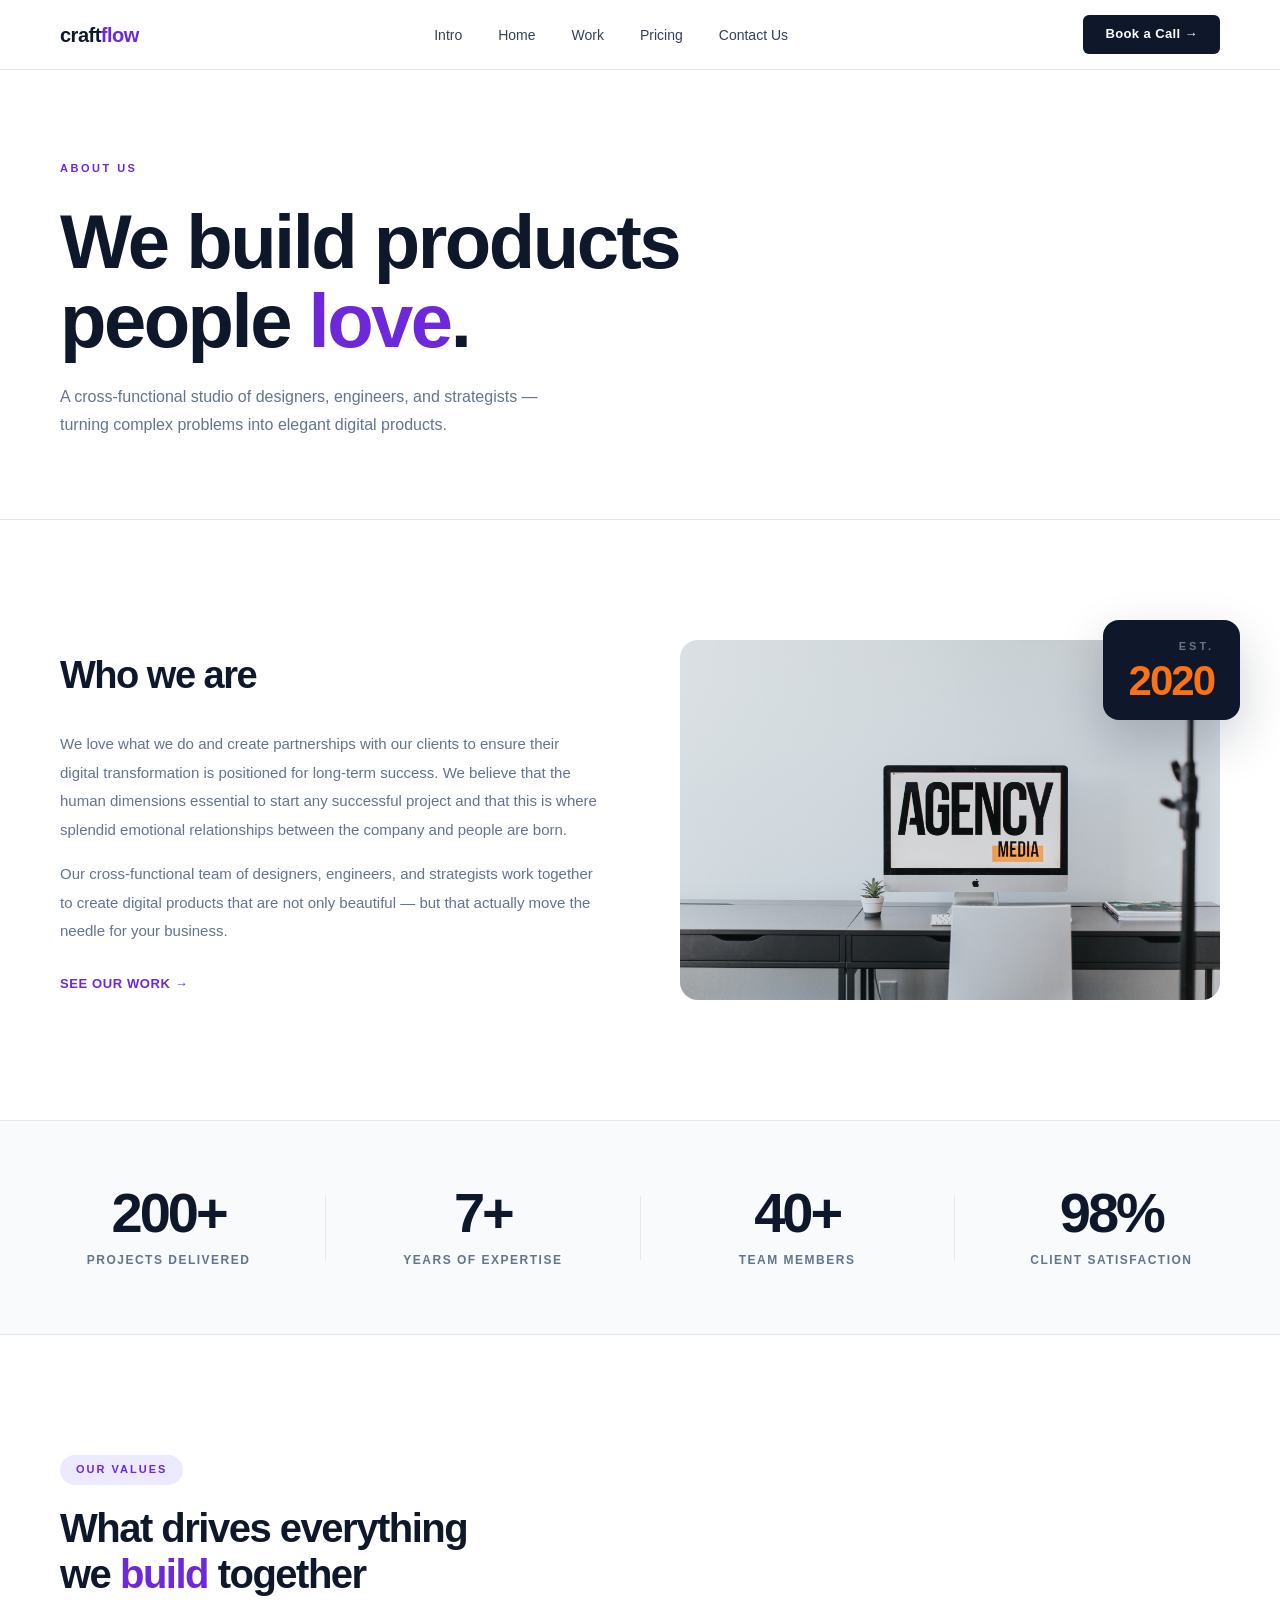
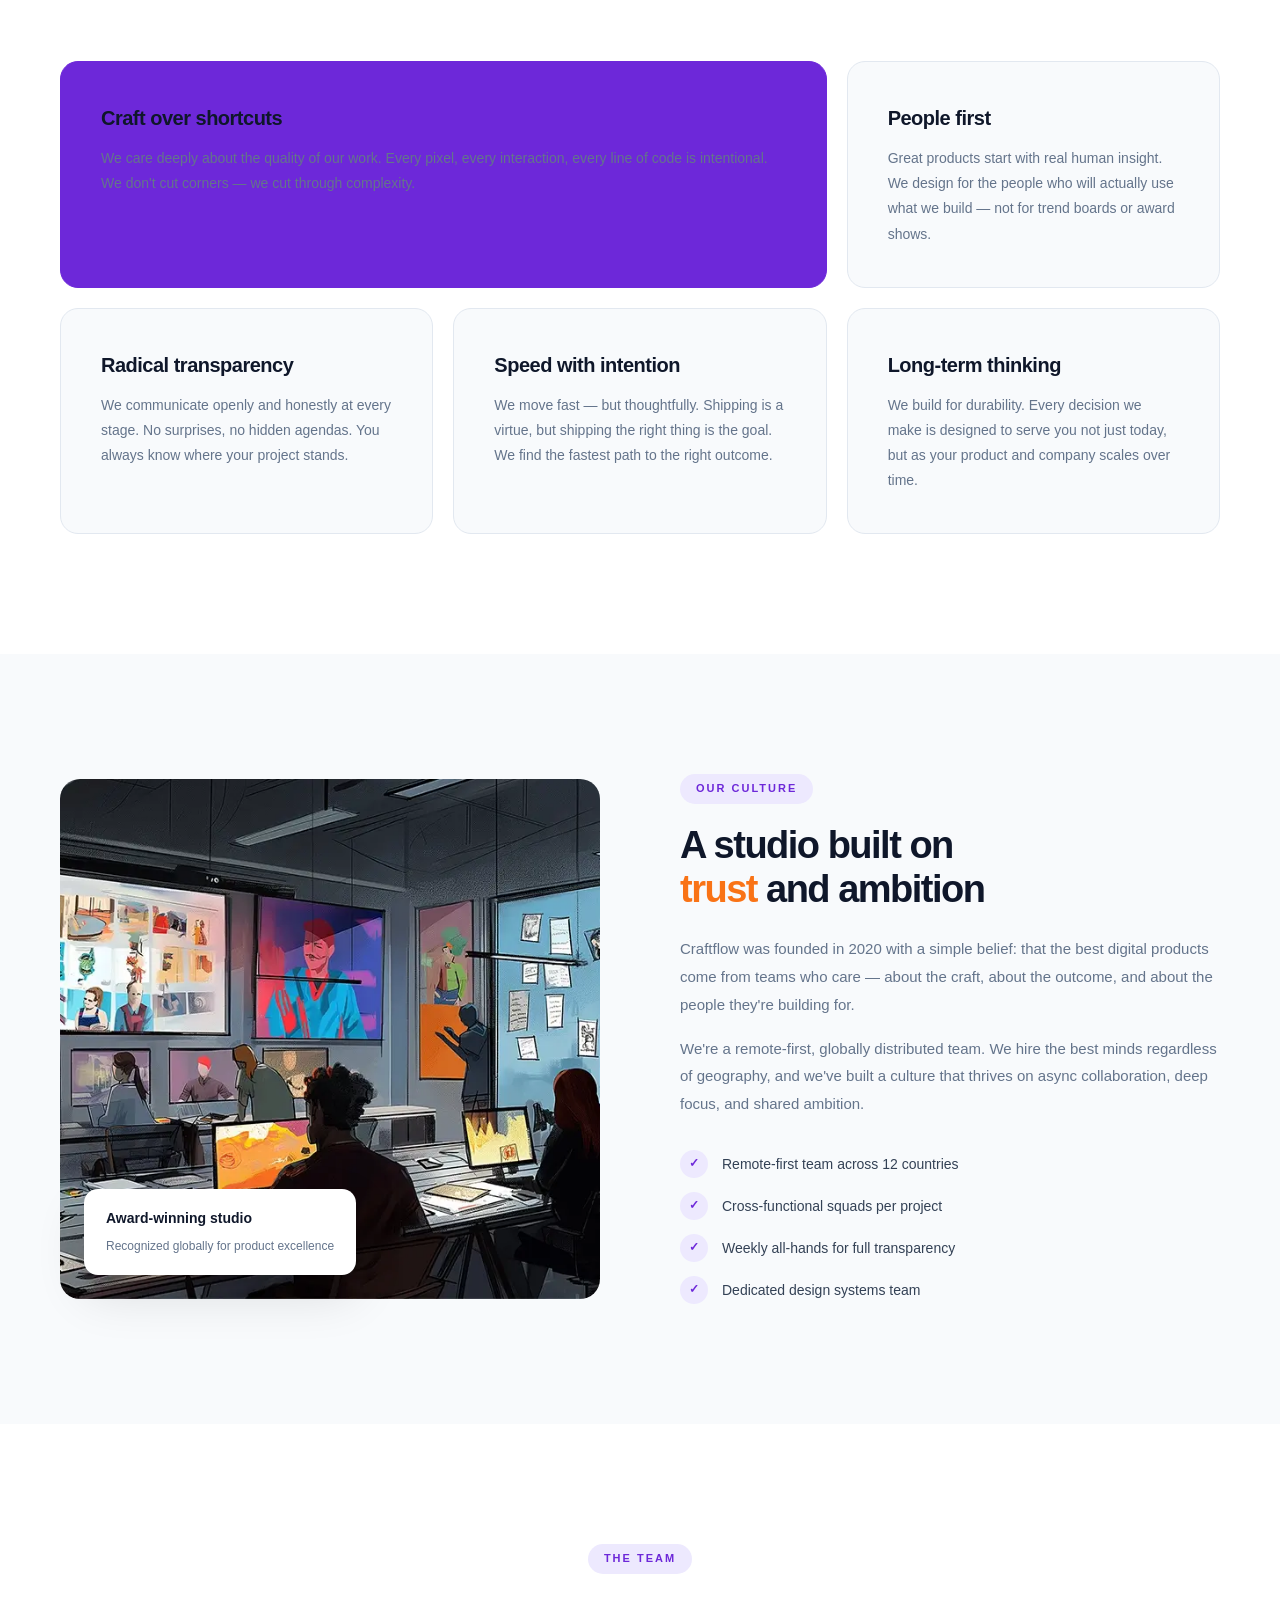
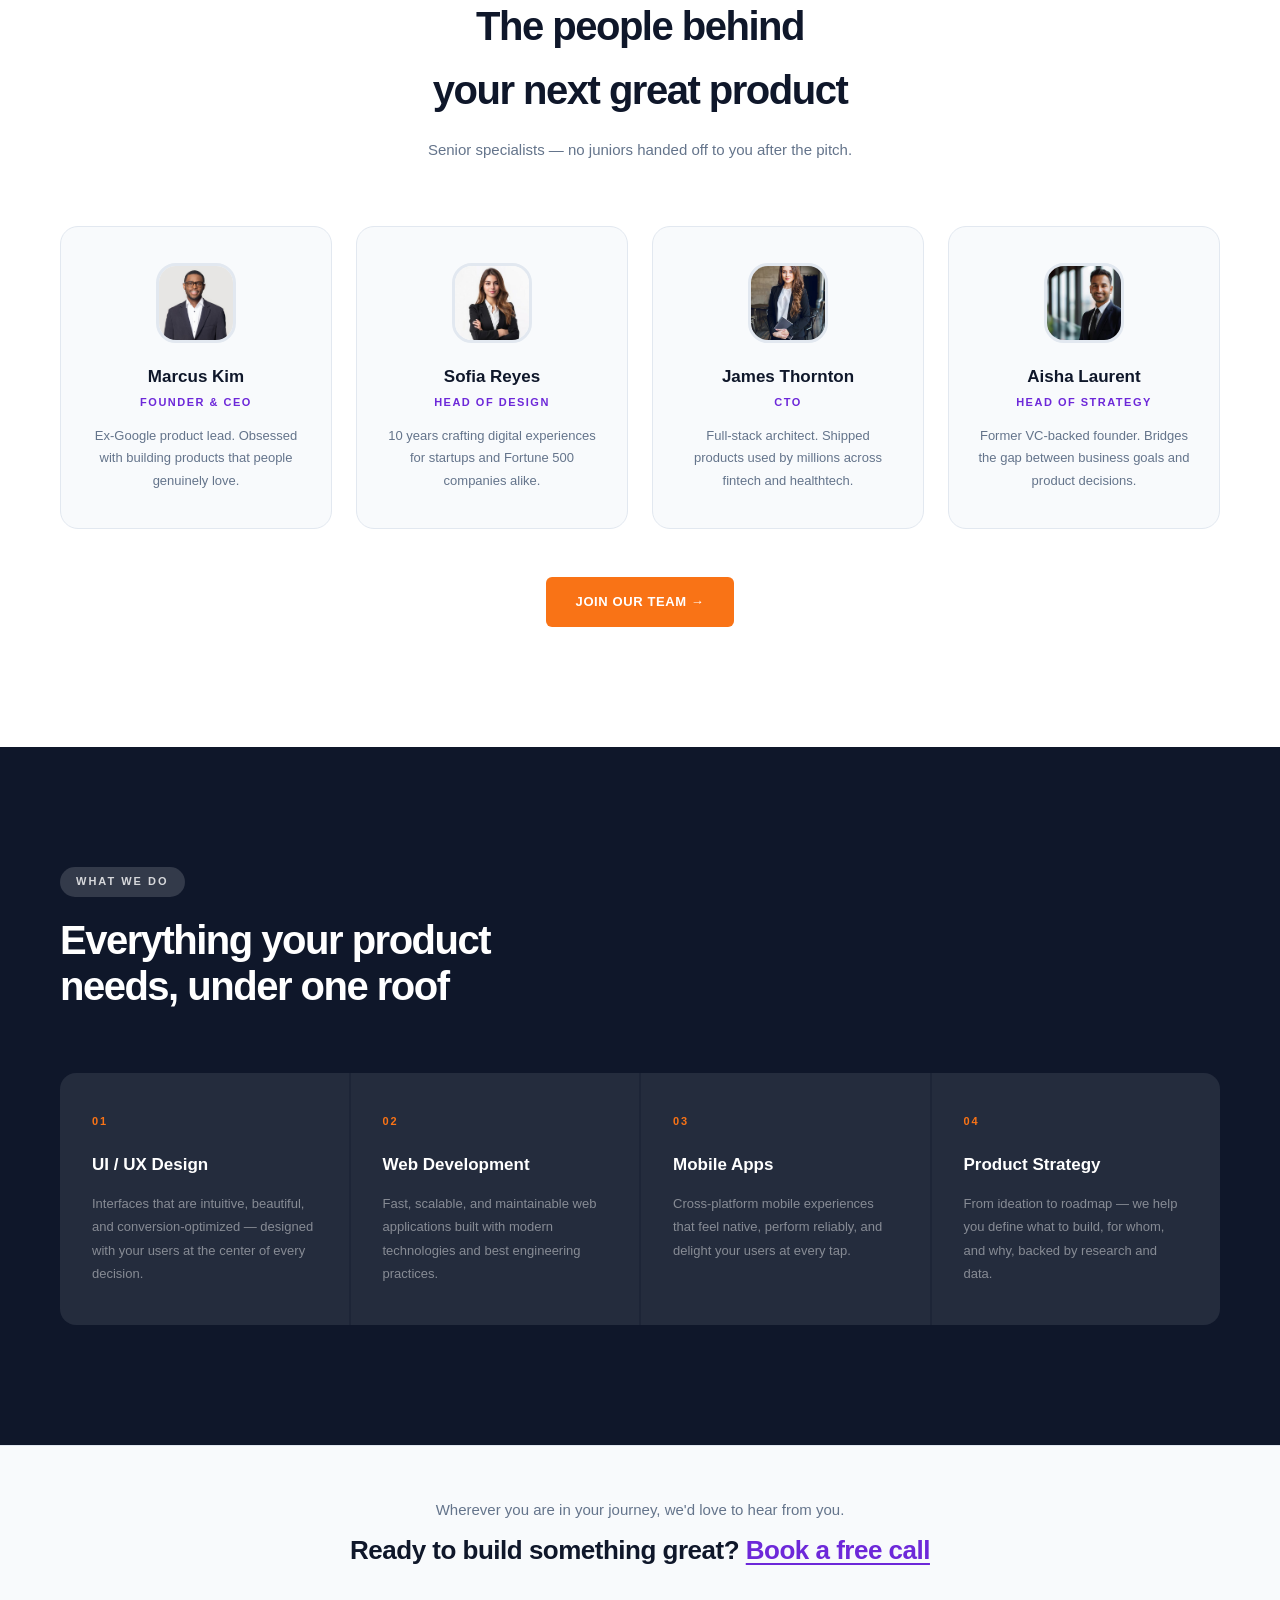
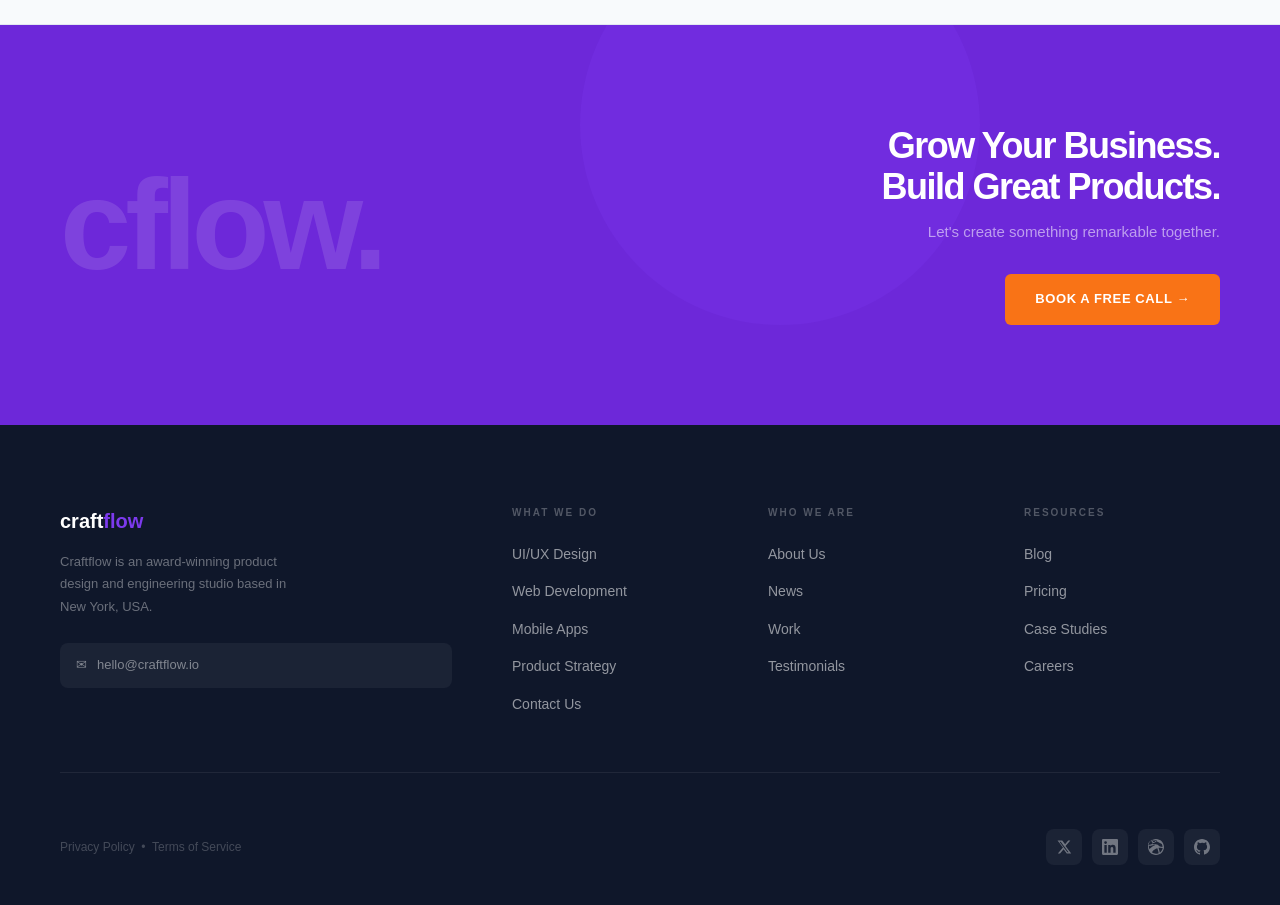
==== commit 89618201: "Complete about page and added images" ====
--- a/about.html
+++ b/about.html
@@ -3,7 +3,7 @@
 <head>
   <meta charset="UTF-8">
   <meta name="viewport" content="width=device-width, initial-scale=1.0">
-  <title>About — Craftflow Digital Product Studio</title>
+  <title>About - Craftflow Digital Product Studio</title>
   <link rel="stylesheet" href="style.css">
   <link rel="stylesheet" href="about.css">
 </head>
@@ -23,22 +23,10 @@
 
   <!-- ── ABOUT HERO ── -->
   <section class="ab-hero">
-    <div class="ab-hero-bg-blob"></div>
-    <div class="ab-hero-content">
-      <div class="hero-badge">&#9670; Who We Are</div>
-      <h1>We specialize in<br><em>problem</em> solving.</h1>
-      <div class="ab-scroll-hint">
-        <div class="ab-scroll-icon">&#8595;</div>
-      </div>
-    </div>
-    <div class="ab-hero-hands">
-      <div class="ab-hand ab-hand-1">&#9996;</div>
-      <div class="ab-hand ab-hand-2">&#9997;</div>
-      <div class="ab-hand ab-hand-3">&#128400;</div>
-      <div class="ab-hand ab-hand-4">&#9994;</div>
-      <div class="ab-hand ab-hand-5">&#128406;</div>
-      <div class="ab-hand ab-hand-6">&#128075;</div>
-      <div class="ab-hand ab-hand-7">&#9995;</div>
+    <div class="ab-hero-inner">
+      <span class="ab-hero-label">About Us</span>
+      <h1>We build products<br>people <em>love</em>.</h1>
+      <p>A cross-functional studio of designers, engineers, and strategists — turning complex problems into elegant digital products.</p>
     </div>
   </section>
 
@@ -90,27 +78,27 @@
     </div>
     <div class="ab-values-grid">
       <div class="ab-value-card ab-value-featured">
-        <div class="ab-value-icon">&#10024;</div>
+      
         <h3>Craft over shortcuts</h3>
         <p>We care deeply about the quality of our work. Every pixel, every interaction, every line of code is intentional. We don't cut corners — we cut through complexity.</p>
       </div>
       <div class="ab-value-card">
-        <div class="ab-value-icon">&#128101;</div>
+       
         <h3>People first</h3>
         <p>Great products start with real human insight. We design for the people who will actually use what we build — not for trend boards or award shows.</p>
       </div>
       <div class="ab-value-card">
-        <div class="ab-value-icon">&#128270;</div>
+
         <h3>Radical transparency</h3>
         <p>We communicate openly and honestly at every stage. No surprises, no hidden agendas. You always know where your project stands.</p>
       </div>
       <div class="ab-value-card">
-        <div class="ab-value-icon">&#9889;</div>
+    
         <h3>Speed with intention</h3>
         <p>We move fast — but thoughtfully. Shipping is a virtue, but shipping the right thing is the goal. We find the fastest path to the right outcome.</p>
       </div>
       <div class="ab-value-card">
-        <div class="ab-value-icon">&#127757;</div>
+       
         <h3>Long-term thinking</h3>
         <p>We build for durability. Every decision we make is designed to serve you not just today, but as your product and company scales over time.</p>
       </div>
@@ -122,7 +110,7 @@
     <div class="ab-culture-photo-wrap">
       <img src="images/agency2.webp" alt="Craftflow team at work" class="ab-culture-photo">
       <div class="ab-culture-float-card">
-        <div class="ab-culture-float-icon">&#127775;</div>
+        
         <div class="ab-culture-float-text">
           <strong>Award-winning studio</strong>
           <span>Recognized globally for product excellence</span>
@@ -164,25 +152,25 @@
     </div>
     <div class="ab-team-grid">
       <div class="ab-team-card">
-        <div class="ab-team-avatar" style="background: var(--purple);">MK</div>
+        <img src="images/team1.jpg" alt="Marcus Kim" class="ab-team-avatar">
         <h4>Marcus Kim</h4>
         <span class="ab-team-role">Founder &amp; CEO</span>
         <p class="ab-team-bio">Ex-Google product lead. Obsessed with building products that people genuinely love.</p>
       </div>
       <div class="ab-team-card">
-        <div class="ab-team-avatar" style="background: var(--orange);">SR</div>
+        <img src="images/team2.jpg" alt="Sofia Reyes" class="ab-team-avatar">
         <h4>Sofia Reyes</h4>
         <span class="ab-team-role">Head of Design</span>
         <p class="ab-team-bio">10 years crafting digital experiences for startups and Fortune 500 companies alike.</p>
       </div>
       <div class="ab-team-card">
-        <div class="ab-team-avatar" style="background: #0EA5E9;">JT</div>
+        <img src="images/team3.jpg" alt="James Thornton" class="ab-team-avatar">
         <h4>James Thornton</h4>
         <span class="ab-team-role">CTO</span>
         <p class="ab-team-bio">Full-stack architect. Shipped products used by millions across fintech and healthtech.</p>
       </div>
       <div class="ab-team-card">
-        <div class="ab-team-avatar" style="background: #10B981;">AL</div>
+        <img src="images/team4.jpg" alt="Aisha Laurent" class="ab-team-avatar">
         <h4>Aisha Laurent</h4>
         <span class="ab-team-role">Head of Strategy</span>
         <p class="ab-team-bio">Former VC-backed founder. Bridges the gap between business goals and product decisions.</p>
--- a/about.css
+++ b/about.css
@@ -1,109 +1,43 @@
 /* ─── ABOUT HERO ─────────────────────────── */
 .ab-hero {
-  background: var(--purple);
-  min-height: 100vh;
-  display: flex;
-  flex-direction: column;
-  align-items: center;
-  justify-content: center;
-  padding: 120px 60px 0;
-  text-align: center;
-  position: relative;
-  overflow: hidden;
-}
-
-.ab-hero-bg-blob {
-  position: absolute;
-  top: -200px;
-  right: -200px;
-  width: 700px;
-  height: 700px;
-  background: var(--purple-mid);
-  border-radius: 50%;
-  opacity: 0.3;
-  pointer-events: none;
-}
-
-.ab-hero-content {
-  position: relative;
-  z-index: 2;
-  max-width: 900px;
-}
-
-.ab-hero-content .hero-badge {
-  margin-bottom: 36px;
-}
-
-.ab-hero-content h1 {
-  font-size: clamp(52px, 8vw, 110px);
-  font-weight: 900;
-  color: var(--white);
-  line-height: 1.02;
-  letter-spacing: -3px;
-  margin-bottom: 48px;
-}
-
-.ab-hero-content h1 em {
+  padding: 160px 60px 80px;
+  border-bottom: 1px solid var(--border);
+}
+
+.ab-hero-inner {
+  max-width: 700px;
+}
+
+.ab-hero-label {
+  font-size: 11px;
+  font-weight: 700;
+  letter-spacing: 2.5px;
+  text-transform: uppercase;
+  color: var(--purple);
+  display: block;
+  margin-bottom: 24px;
+}
+
+.ab-hero h1 {
+  font-size: clamp(42px, 6vw, 76px);
+  font-weight: 900;
+  color: var(--dark);
+  line-height: 1.05;
+  letter-spacing: -2.5px;
+  margin-bottom: 22px;
+}
+
+.ab-hero h1 em {
   font-style: normal;
-  color: var(--orange);
-}
-
-.ab-scroll-hint {
-  display: flex;
-  justify-content: center;
-  margin-bottom: 60px;
-}
-
-.ab-scroll-icon {
-  width: 44px;
-  height: 44px;
-  border-radius: 50%;
-  border: 2px solid rgba(255,255,255,0.3);
-  display: flex;
-  align-items: center;
-  justify-content: center;
-  color: rgba(255,255,255,0.6);
-  font-size: 18px;
-  animation: ab-bounce 2s ease-in-out infinite;
-}
-
-@keyframes ab-bounce {
-  0%, 100% { transform: translateY(0); }
-  50% { transform: translateY(8px); }
-}
-
-/* Emoji hands row */
-.ab-hero-hands {
-  position: relative;
-  z-index: 2;
-  display: flex;
-  align-items: flex-end;
-  justify-content: center;
-  gap: 0;
-  width: 100%;
-  max-width: 860px;
-  margin: 0 auto;
-}
-
-.ab-hand {
-  font-size: clamp(64px, 9vw, 120px);
-  line-height: 1;
-  display: block;
-  flex: 1;
-  text-align: center;
-  transform-origin: bottom center;
-  transition: transform 0.3s;
-}
-
-.ab-hand:hover { transform: scale(1.12) translateY(-6px); }
-
-.ab-hand-1 { transform: rotate(-8deg); filter: drop-shadow(0 12px 24px rgba(0,0,0,0.2)); }
-.ab-hand-2 { transform: rotate(5deg) translateY(-10px); filter: drop-shadow(0 12px 24px rgba(0,0,0,0.2)); }
-.ab-hand-3 { transform: rotate(-4deg) translateY(-20px); filter: drop-shadow(0 12px 24px rgba(0,0,0,0.2)); }
-.ab-hand-4 { transform: rotate(2deg) translateY(-8px); filter: drop-shadow(0 12px 24px rgba(0,0,0,0.2)); }
-.ab-hand-5 { transform: rotate(-6deg) translateY(-14px); filter: drop-shadow(0 12px 24px rgba(0,0,0,0.2)); }
-.ab-hand-6 { transform: rotate(9deg) translateY(-6px); filter: drop-shadow(0 12px 24px rgba(0,0,0,0.2)); }
-.ab-hand-7 { transform: rotate(-3deg); filter: drop-shadow(0 12px 24px rgba(0,0,0,0.2)); }
+  color: var(--purple);
+}
+
+.ab-hero p {
+  font-size: 16px;
+  color: var(--muted);
+  line-height: 1.75;
+  max-width: 480px;
+}
 
 /* ─── WHO WE ARE ─────────────────────────── */
 .ab-who {
@@ -470,17 +404,13 @@
 }
 
 .ab-team-avatar {
-  width: 72px;
-  height: 72px;
+  width: 80px;
+  height: 80px;
   border-radius: 20px;
-  display: flex;
-  align-items: center;
-  justify-content: center;
-  font-size: 22px;
-  font-weight: 900;
-  color: white;
+  object-fit: cover;
+  display: block;
   margin: 0 auto 20px;
-  letter-spacing: -1px;
+  border: 3px solid var(--border);
 }
 
 .ab-team-card h4 {
@@ -566,8 +496,7 @@
 
 /* ─── RESPONSIVE ─────────────────────────── */
 @media (max-width: 1024px) {
-  .ab-hero { padding: 120px 32px 0; }
-  .ab-hero-content h1 { font-size: clamp(44px, 7vw, 80px); letter-spacing: -2px; }
+  .ab-hero { padding: 140px 32px 60px; }
 
   .ab-who { padding: 80px 32px; gap: 48px; }
   .ab-stats-bar { padding: 48px 32px; }
@@ -587,9 +516,8 @@
 }
 
 @media (max-width: 768px) {
-  .ab-hero { padding: 100px 20px 0; }
-  .ab-hero-content h1 { font-size: clamp(38px, 10vw, 60px); letter-spacing: -1.5px; }
-  .ab-hand { font-size: clamp(44px, 10vw, 72px); }
+  .ab-hero { padding: 120px 20px 48px; }
+  .ab-hero h1 { letter-spacing: -1.5px; }
 
   .ab-who { grid-template-columns: 1fr; padding: 60px 20px; gap: 40px; }
   .ab-est-badge { top: 16px; right: 16px; }
@@ -619,9 +547,6 @@
 }
 
 @media (max-width: 480px) {
-  .ab-hero-hands { gap: 0; }
-  .ab-hand { font-size: clamp(32px, 9vw, 52px); }
-
   .ab-team-grid { grid-template-columns: 1fr; }
   .ab-stat { flex: 0 0 100%; }
 }
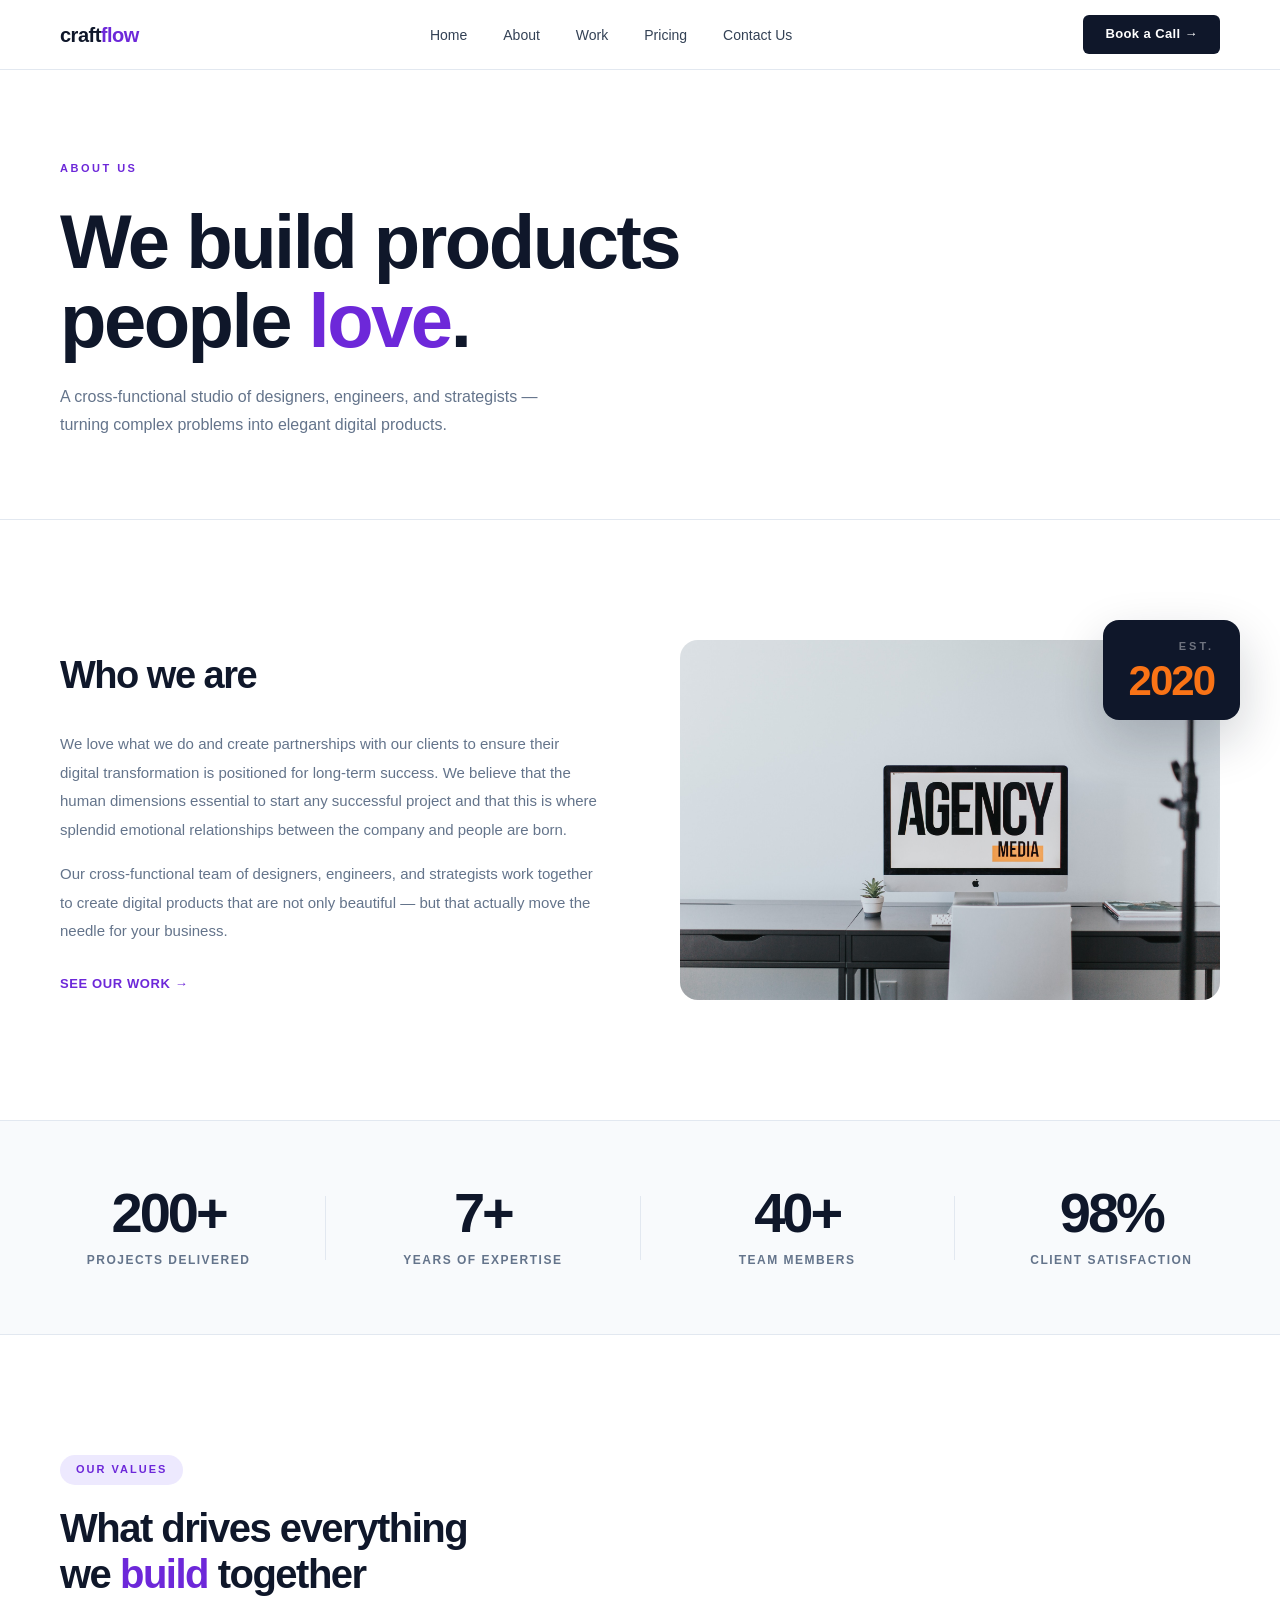
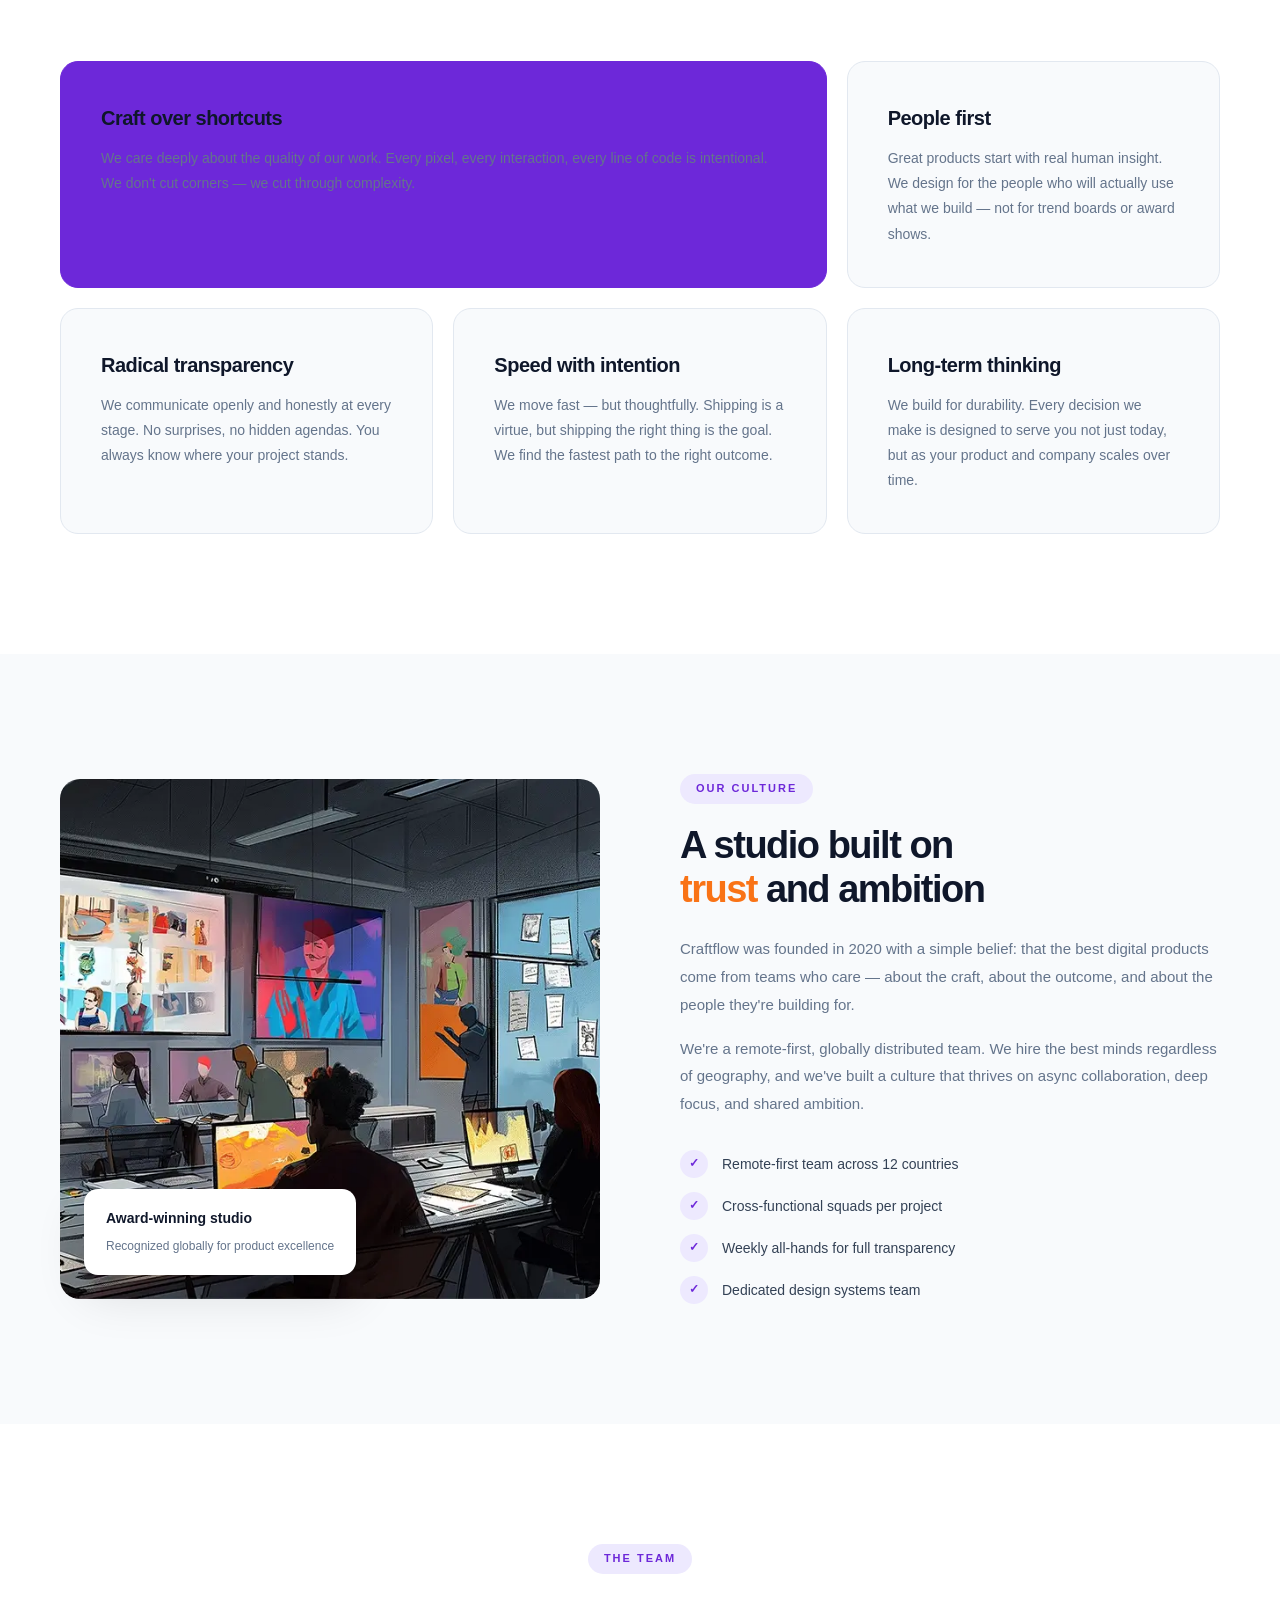
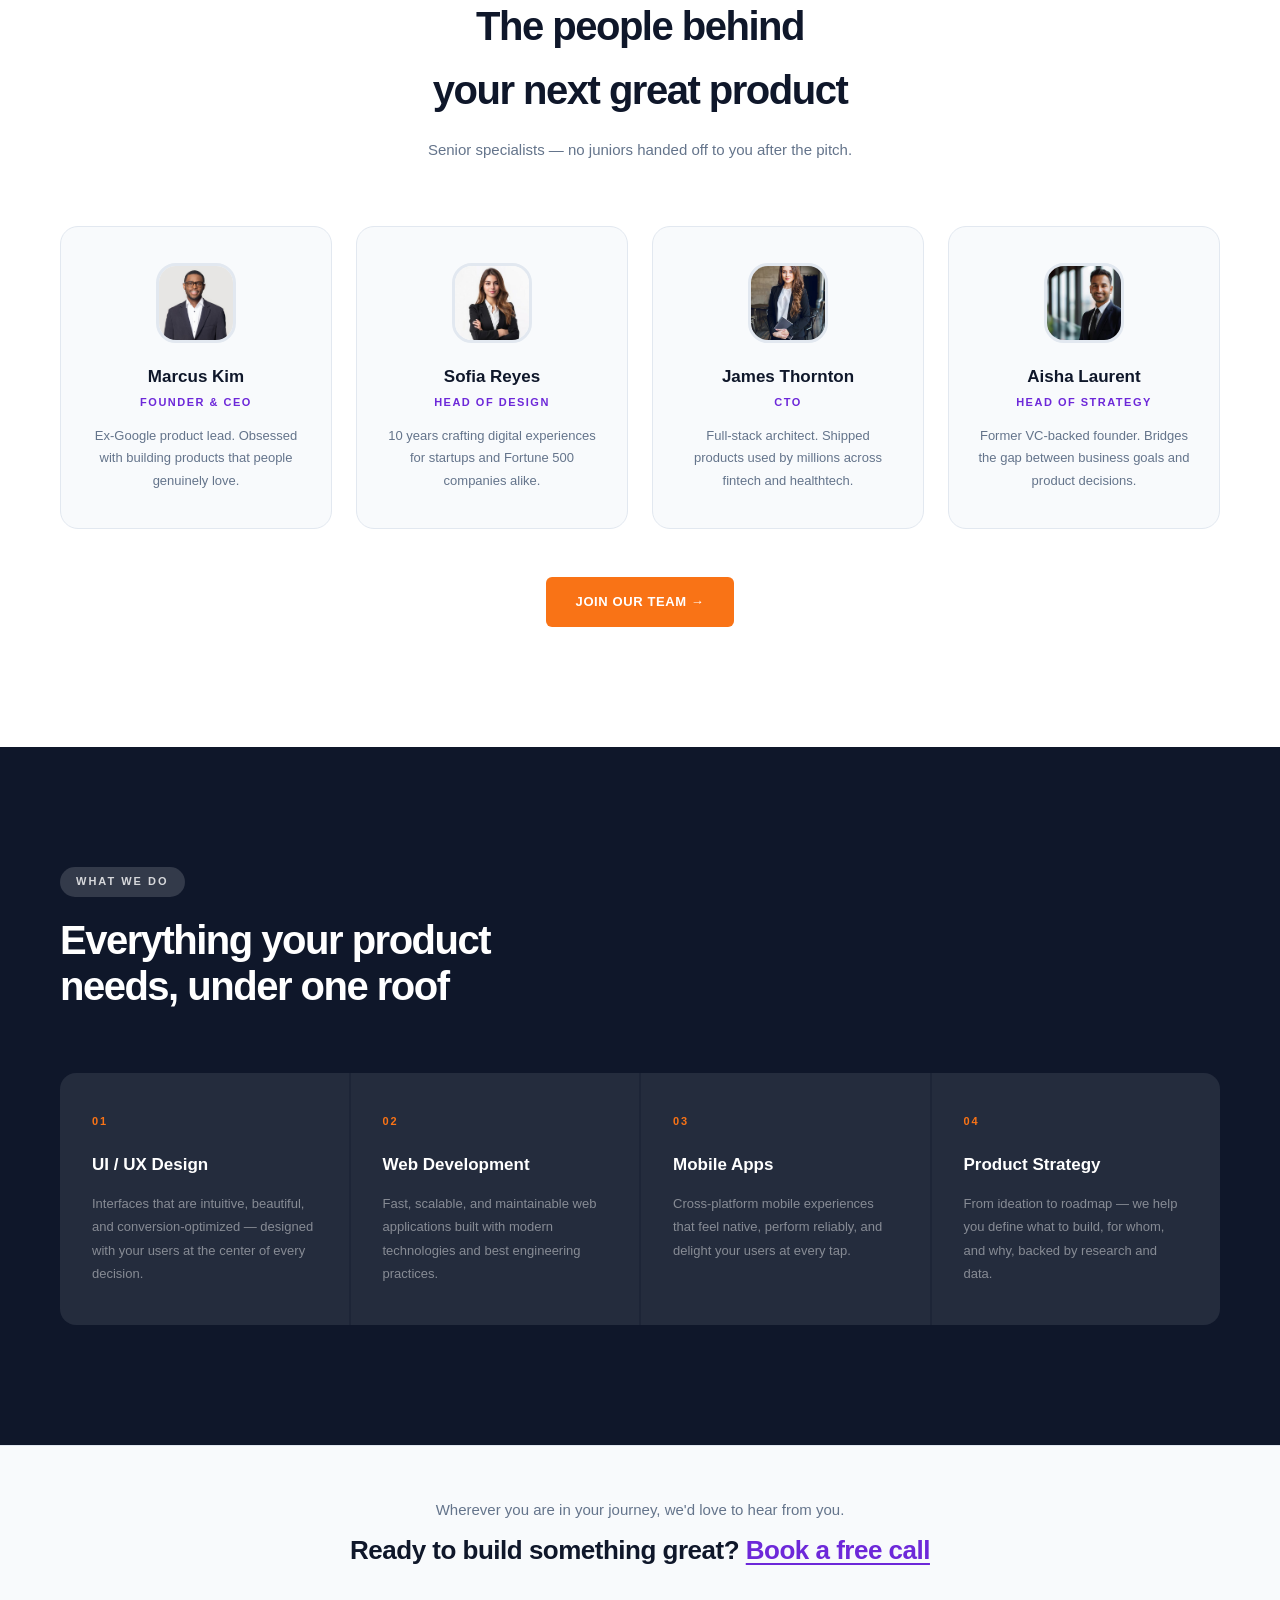
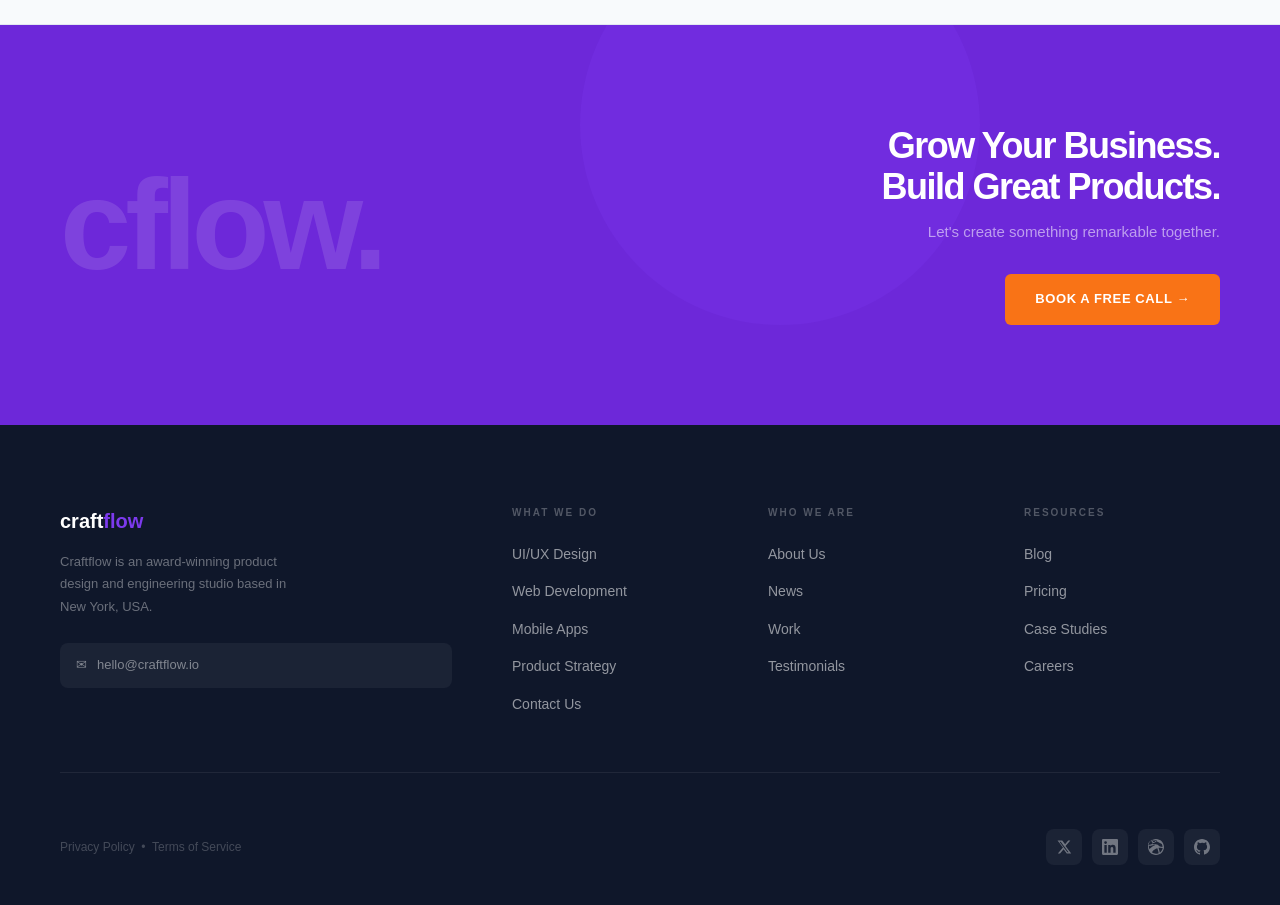
==== commit 14742a51: "Update navigation links and add 'About' section link" ====
--- a/about.html
+++ b/about.html
@@ -12,8 +12,8 @@
   <nav>
     <div class="nav-logo">craft<span>flow</span></div>
     <ul class="nav-links">
-      <li><a href="index.html">Intro</a></li>
       <li><a href="index.html">Home</a></li>
+      <li><a href="about.html">About</a></li>
       <li><a href="index.html#work">Work</a></li>
       <li><a href="index.html#pricing">Pricing</a></li>
       <li><a href="index.html#contact">Contact Us</a></li>
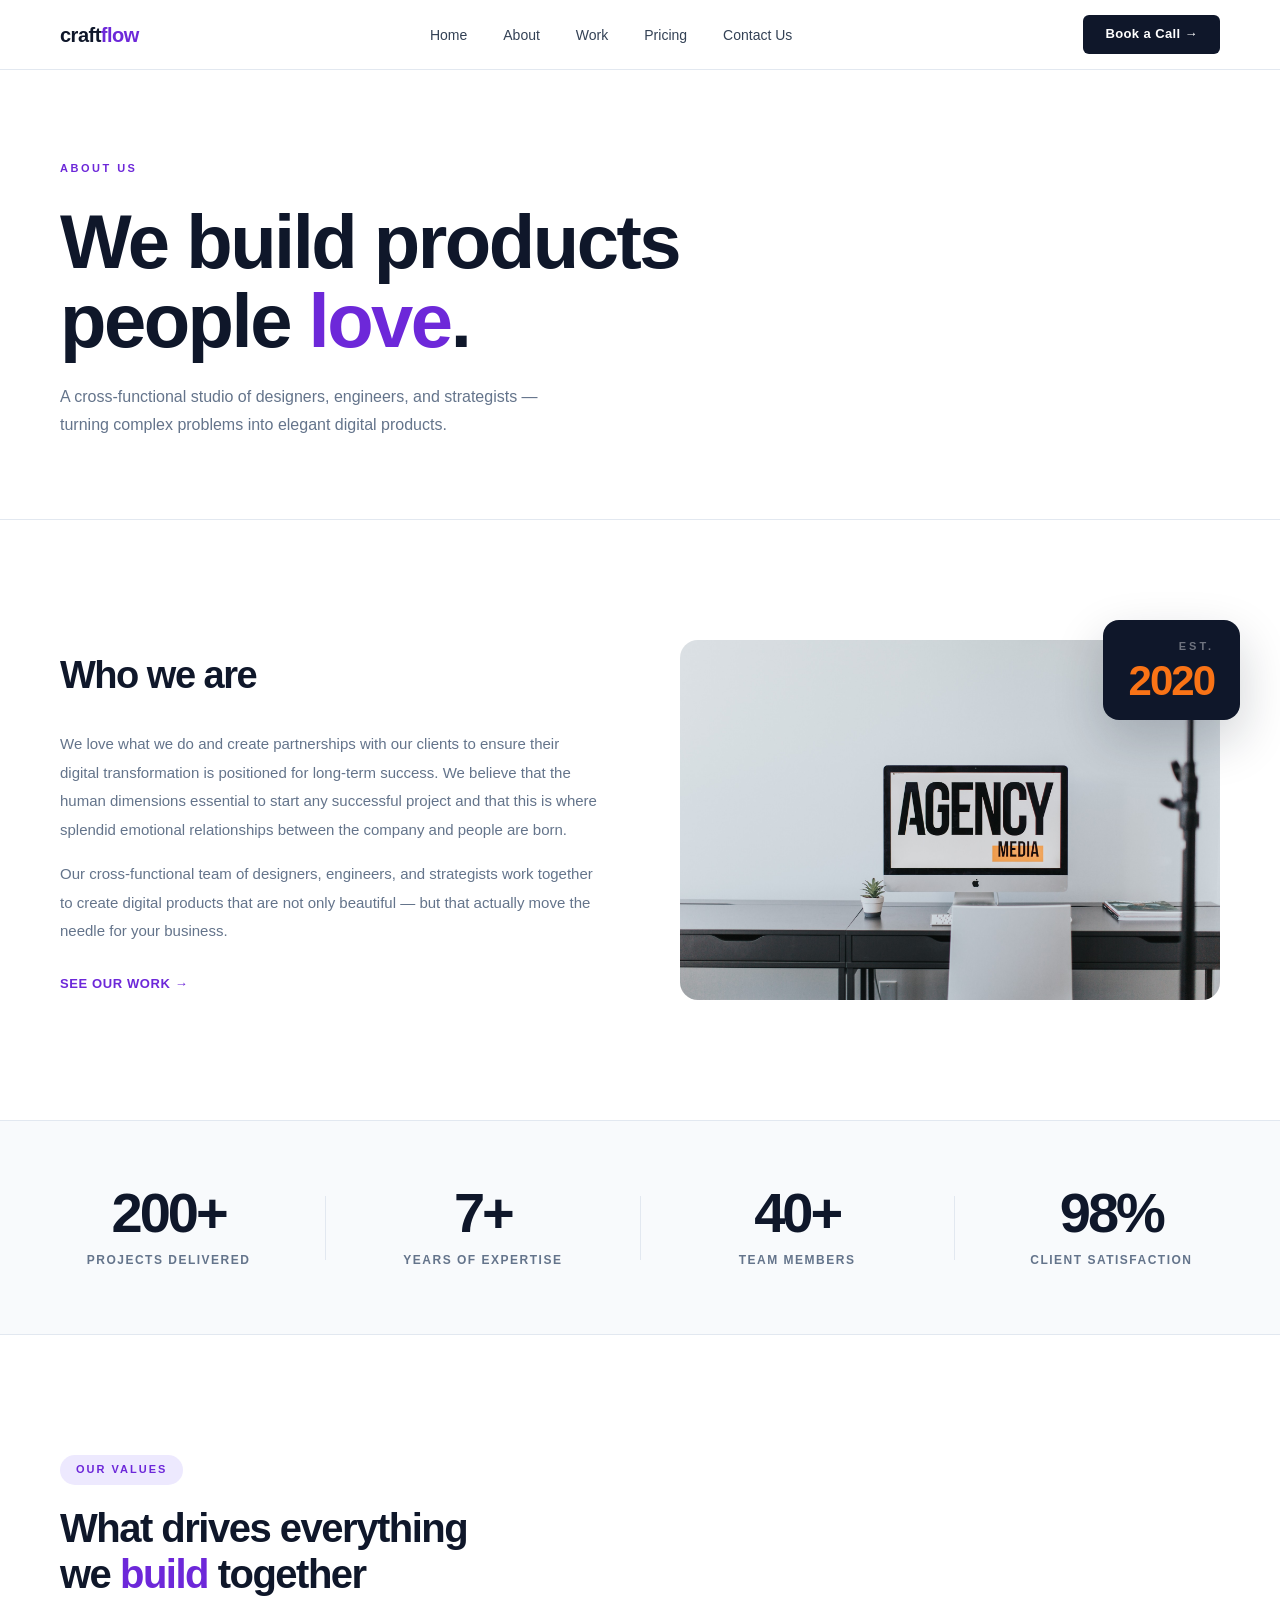
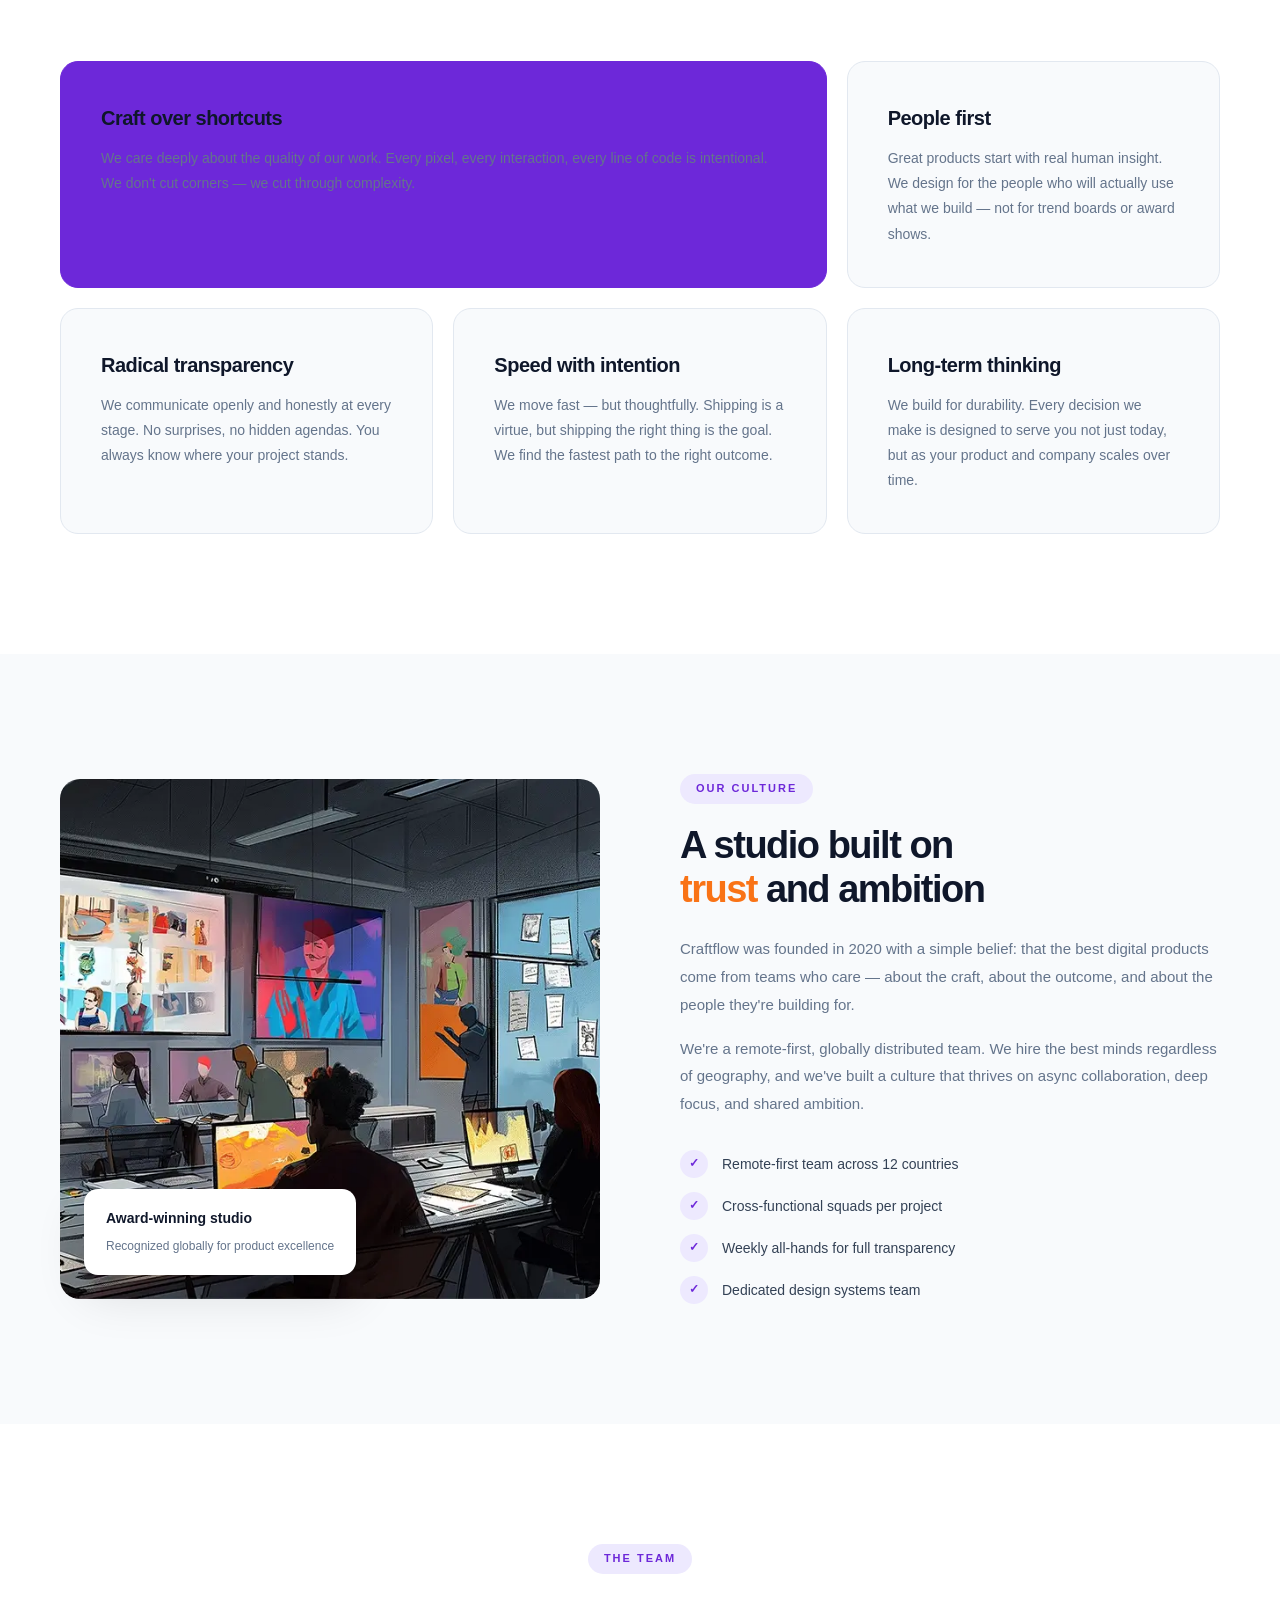
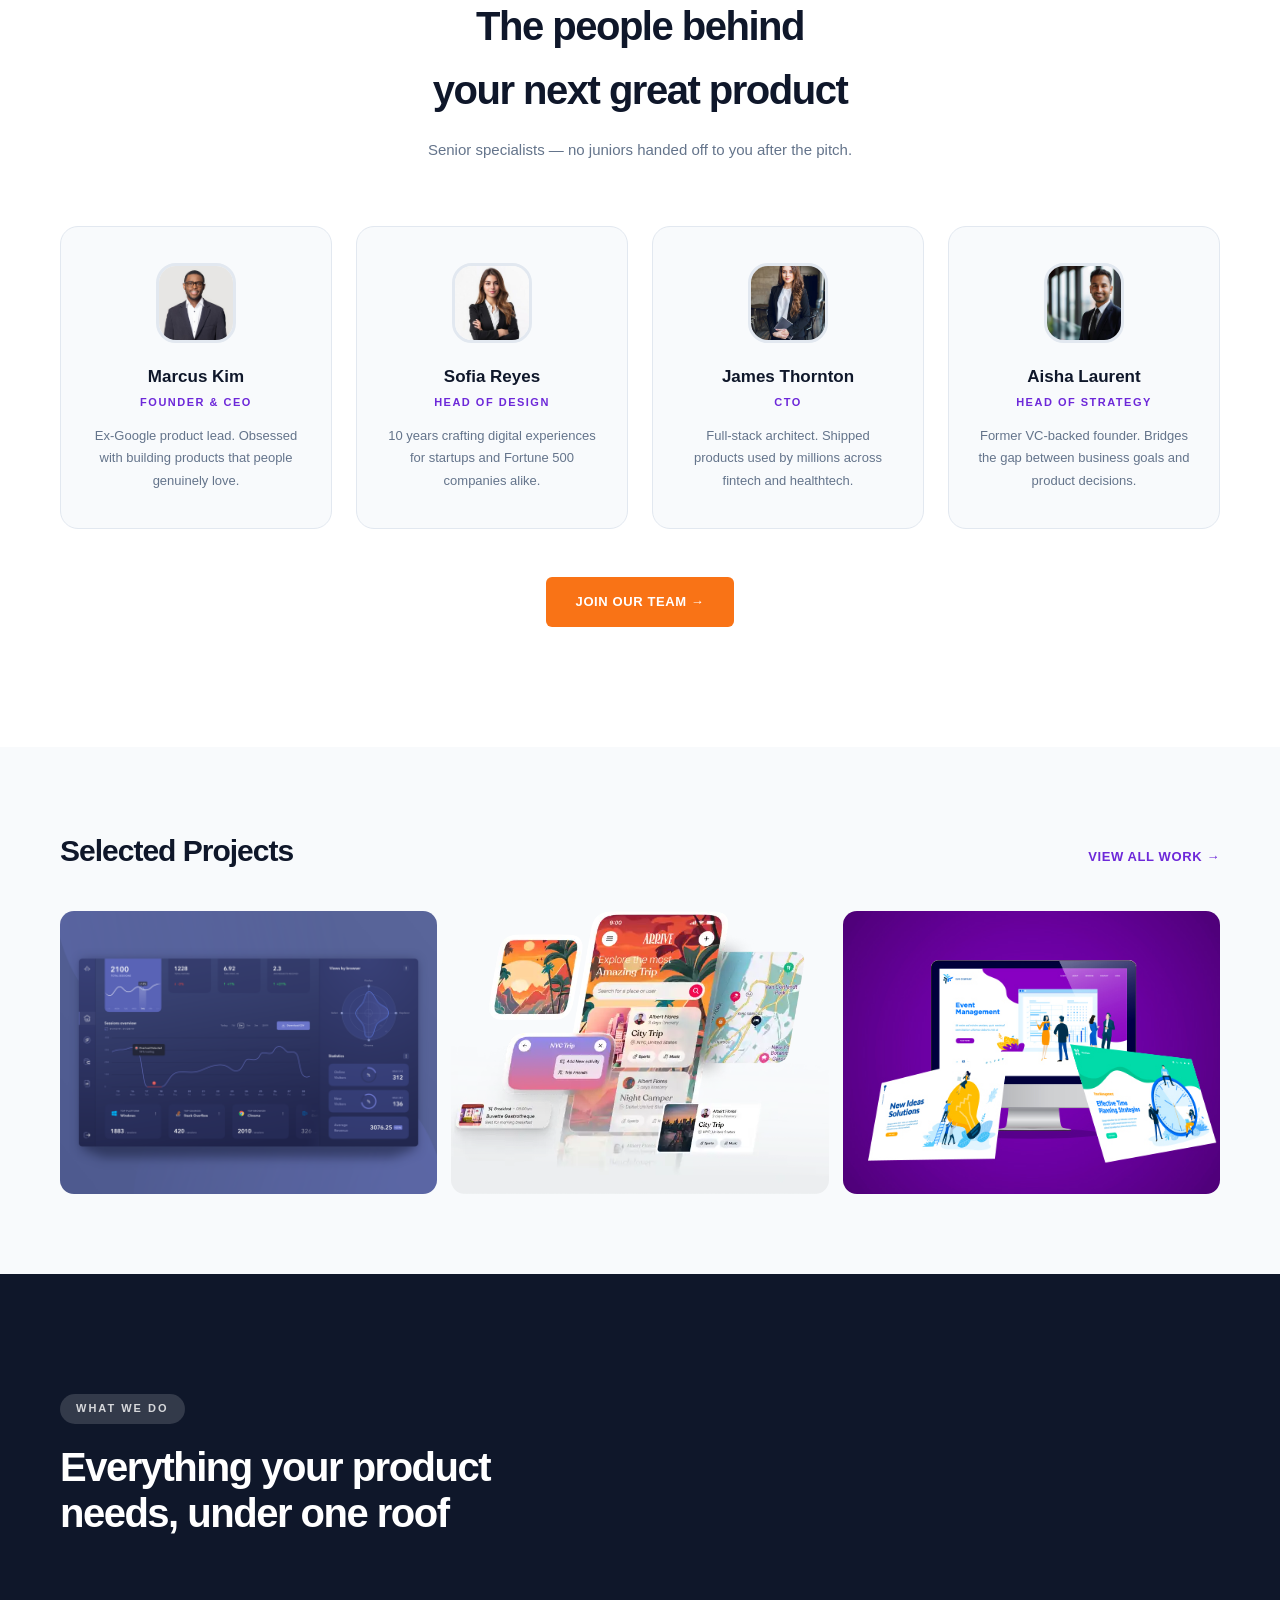
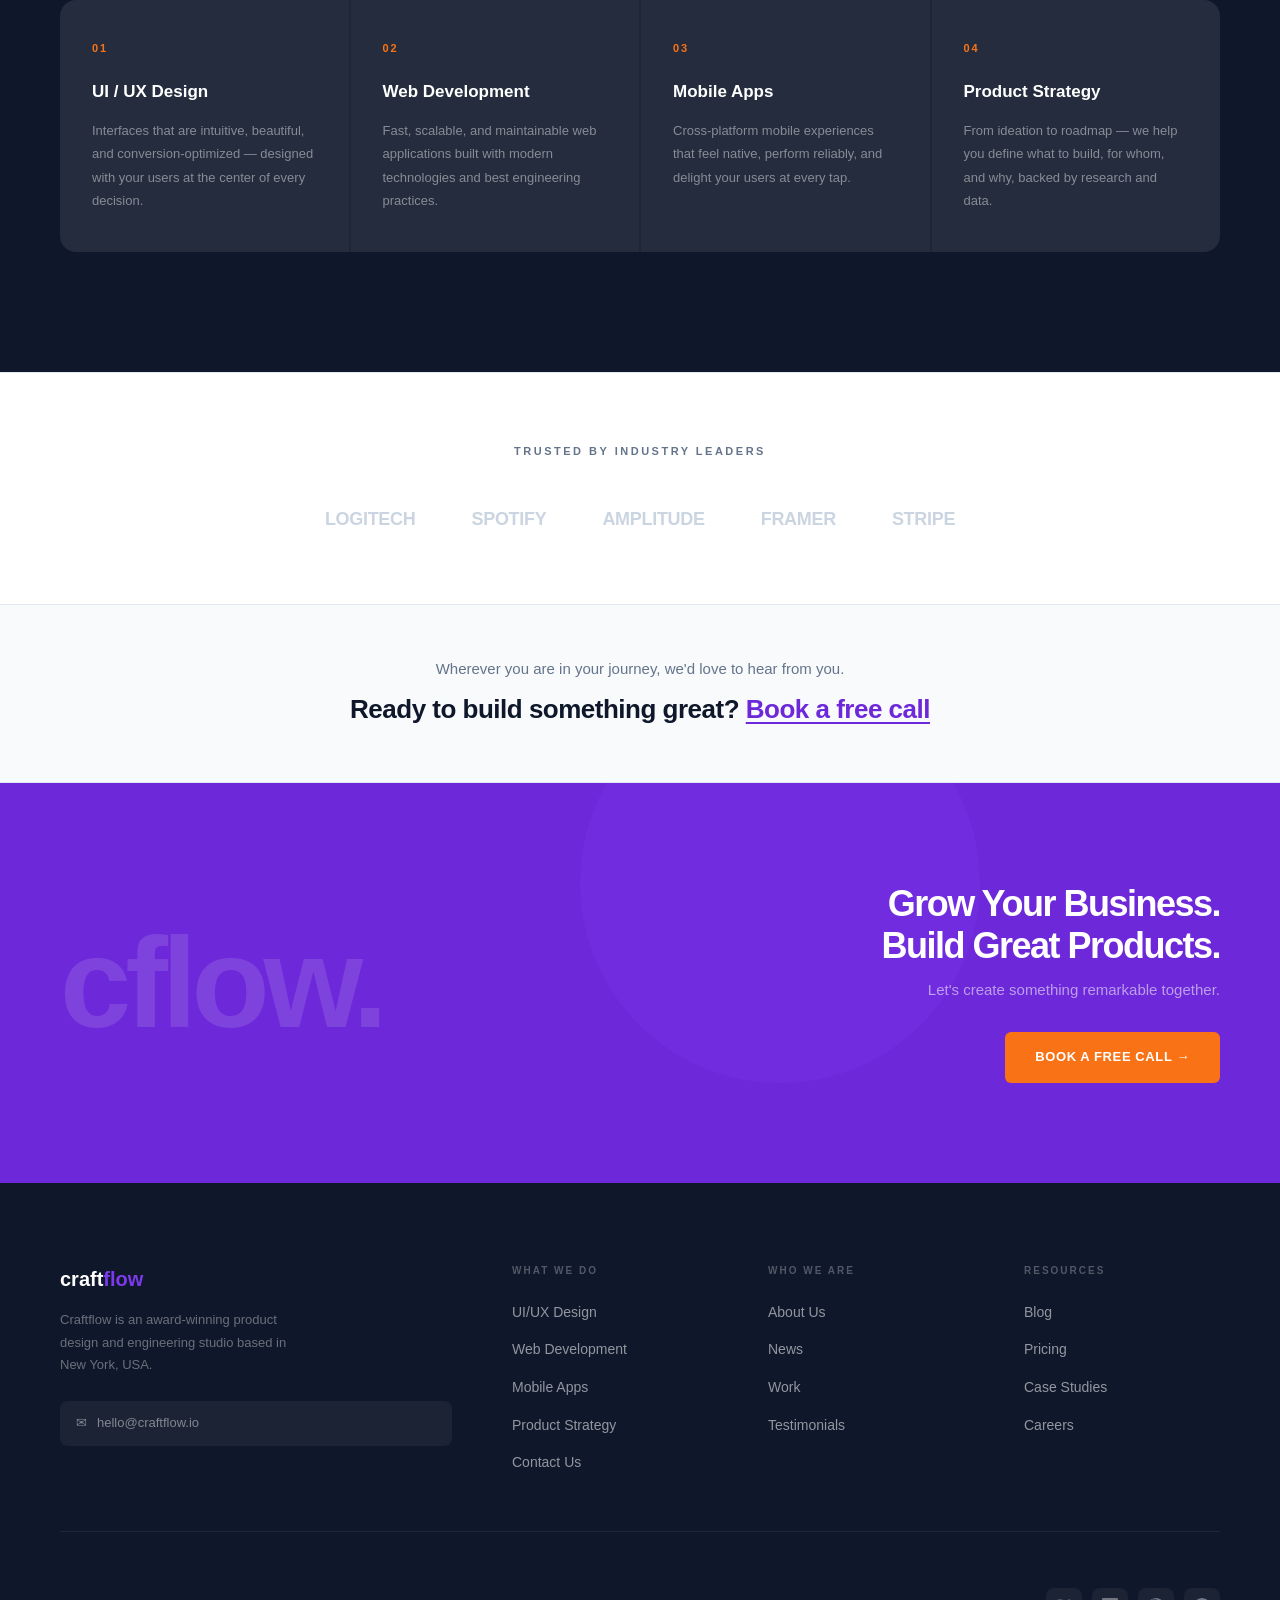
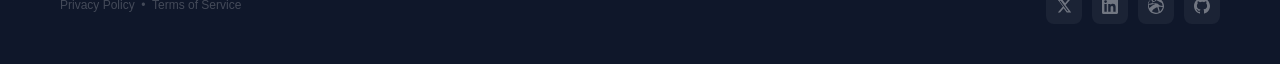
==== commit f43ab9c3: "Add 'Selected Projects' and 'Partners' sections to About and Index pages" ====
--- a/about.html
+++ b/about.html
@@ -179,6 +179,43 @@
     <a href="#" class="btn-cta" style="margin-top: 48px; display: inline-flex;">Join our team &rarr;</a>
   </section>
 
+  <!-- ── SELECTED WORK ── -->
+  <section class="work">
+    <div class="section-header">
+      <h2 class="section-title">Selected Projects</h2>
+      <a href="index.html#work" class="link-arrow">View All Work &rarr;</a>
+    </div>
+    <div class="work-grid">
+      <div class="work-item">
+        <img src="images/dashboard.png" alt="Nova Finance" class="work-img">
+        <div class="work-overlay">
+          <div class="work-meta">
+            <h4>Nova Finance</h4>
+            <span>Fintech &bull; Web App</span>
+          </div>
+        </div>
+      </div>
+      <div class="work-item">
+        <img src="images/mobileapp.webp" alt="Pulse Health" class="work-img">
+        <div class="work-overlay">
+          <div class="work-meta">
+            <h4>Pulse Health</h4>
+            <span>Healthcare &bull; Mobile</span>
+          </div>
+        </div>
+      </div>
+      <div class="work-item">
+        <img src="images/webapp.jpg" alt="GreenPath" class="work-img">
+        <div class="work-overlay">
+          <div class="work-meta">
+            <h4>GreenPath</h4>
+            <span>SaaS &bull; Web App</span>
+          </div>
+        </div>
+      </div>
+    </div>
+  </section>
+
   <!-- ── SERVICES HIGHLIGHT ── -->
   <section class="ab-services">
     <div class="ab-services-inner">
@@ -206,6 +243,18 @@
           <p>From ideation to roadmap — we help you define what to build, for whom, and why, backed by research and data.</p>
         </div>
       </div>
+    </div>
+  </section>
+
+  <!-- ── PARTNERS ── -->
+  <section class="partners">
+    <div class="partners-label">Trusted by industry leaders</div>
+    <div class="partners-row">
+      <div class="partner">Logitech</div>
+      <div class="partner">Spotify</div>
+      <div class="partner">Amplitude</div>
+      <div class="partner">Framer</div>
+      <div class="partner">Stripe</div>
     </div>
   </section>
 
